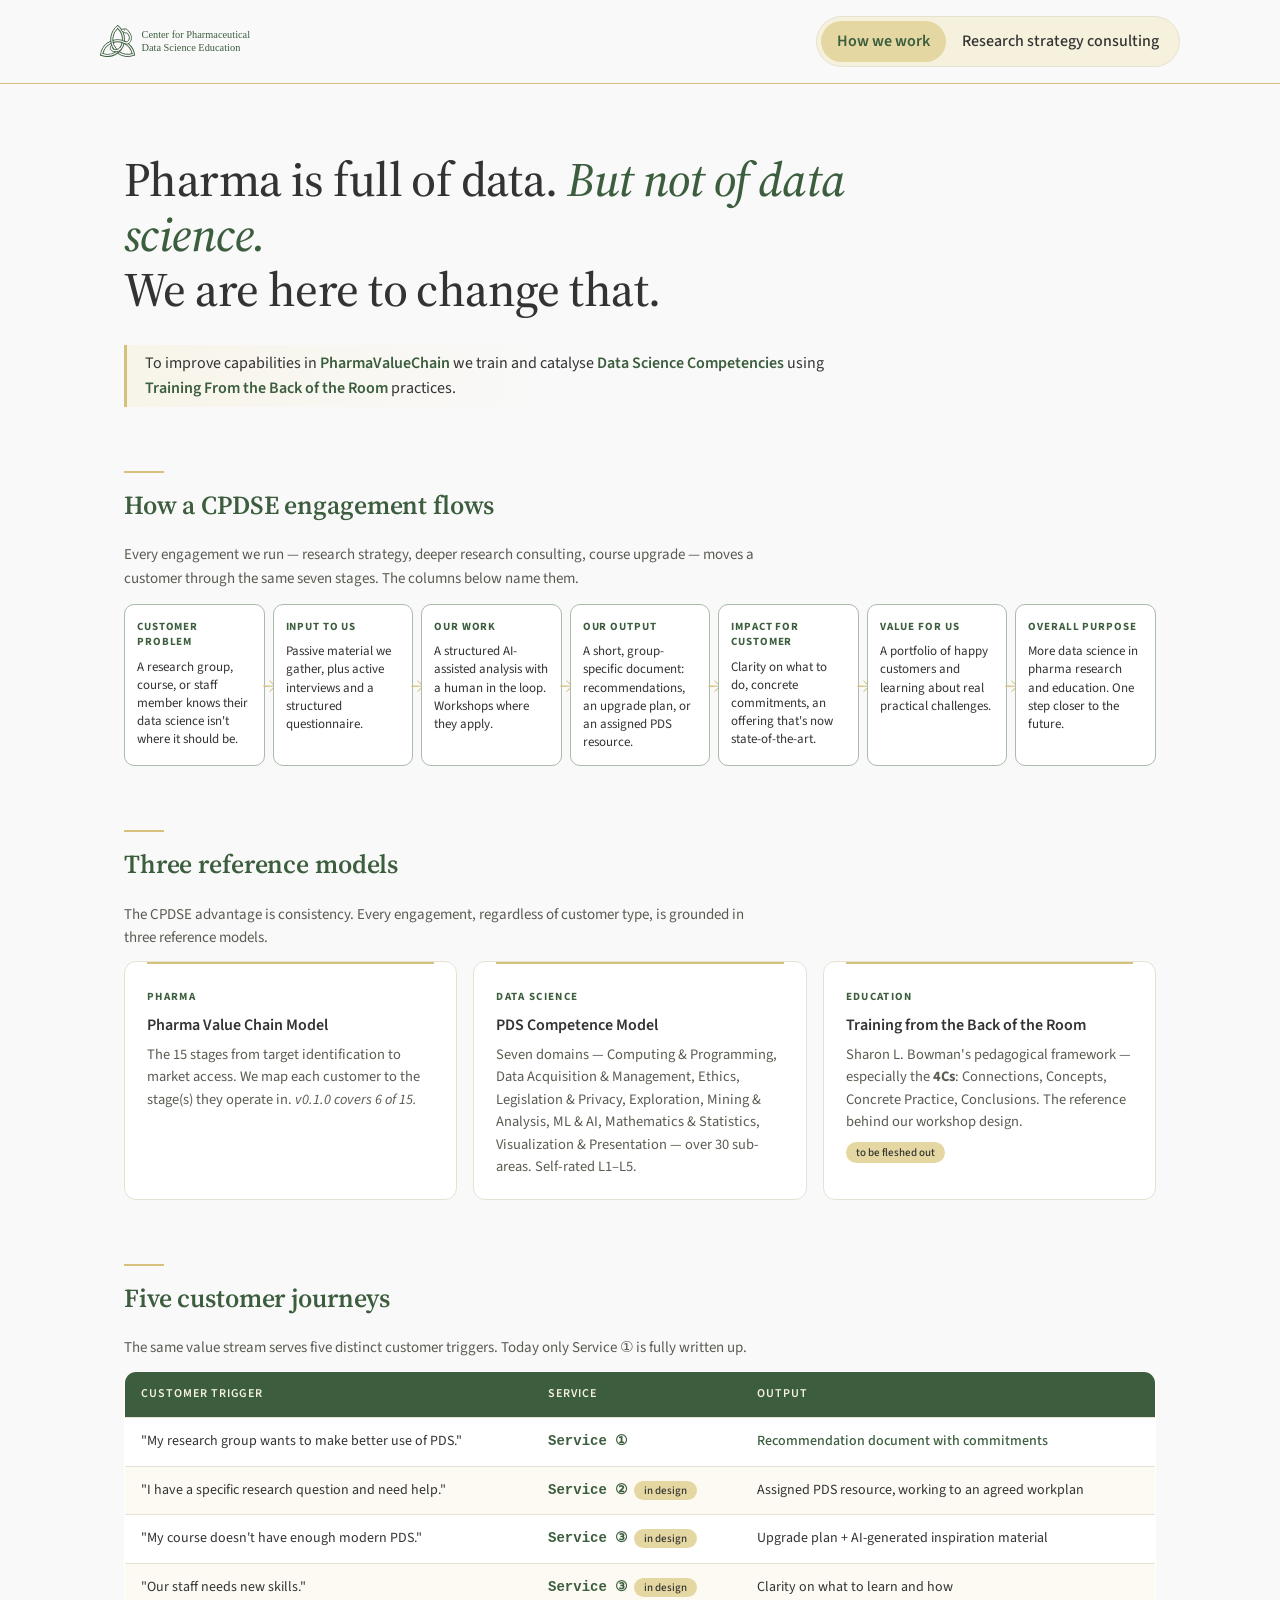
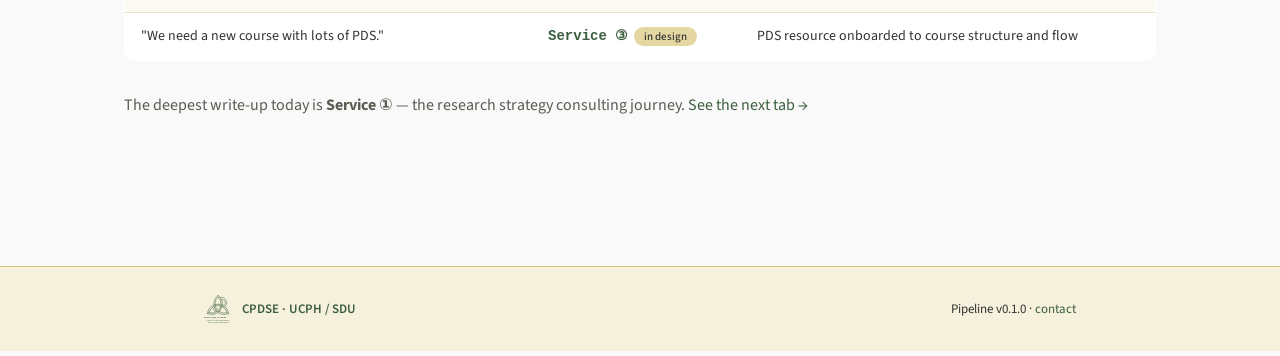
==== site/index.html @ 09a2287f "Swap in PDS Competence Model as git submodule Replace the v0.1.0 placeholder competency model (7 fla" ====
<!doctype html>
<html lang="en">
<head>
<meta charset="utf-8" />
<meta name="viewport" content="width=device-width, initial-scale=1" />
<title>CPDSE</title>
<link rel="icon" href="assets/favicon.svg" type="image/svg+xml" />
<link rel="preconnect" href="https://fonts.googleapis.com" />
<link rel="preconnect" href="https://fonts.gstatic.com" crossorigin />
<link rel="stylesheet" href="https://fonts.googleapis.com/css2?family=Source+Sans+3:wght@400;500;600;700&family=Source+Serif+4:opsz,wght@8..60,500;8..60,600&display=swap" />
<style>
  /*
   * CPDSE corporate identity note:
   * Verdana is the canonical brand font for print/PDF deliverables. On screen
   * we use Source Sans 3 (body) and Source Serif 4 (display) — the closest
   * readable web equivalents. Do not "fix" this back to Verdana on screen.
   */
  :root {
    /* CPDSE identity palette */
    --forest: #3C5E3E;     /* Primary Dark   — headlines, links, hero accent */
    --sage:   #5F7D61;     /* Primary Soft   — secondary, kicker text         */
    --mint:   #A9BBAA;     /* Primary Light  — subtle borders                 */
    --gold:   #D6C17C;     /* Accent Deep    — rules, pull-quote bars         */
    --sand:   #E4D7A1;     /* Accent Soft    — highlight chips, active pill   */
    --ivory:  #F6F1DC;     /* Accent Light   — section bands, callouts        */
    --ink:    #333333;     /* Charcoal       — body text                      */
    --paper:  #F9F9F9;     /* Soft White     — page background                */
    --card:   #FFFFFF;     /* white card surface                              */
    --line:   #E6E2D2;     /* warm line tuned to ivory                        */
    --muted:  #5b5b52;     /* warm muted (was cool grey)                      */

    /* Aliases — kept so the rest of the stylesheet keeps compiling. */
    --sage-dark: var(--forest);
    --sage-soft: var(--mint);
    --sage-tint: var(--ivory);
    --bg: var(--paper);

    --radius: 12px;
    --shadow: none;
  }
  * { box-sizing: border-box; }
  html, body { margin: 0; padding: 0; }
  body {
    font-family: "Source Sans 3", -apple-system, BlinkMacSystemFont, "Segoe UI", system-ui, sans-serif;
    color: var(--ink);
    background: var(--paper);
    line-height: 1.55;
    -webkit-font-smoothing: antialiased;
  }
  .display, h1, h2, .hero-quote {
    font-family: "Source Serif 4", Georgia, "Times New Roman", serif;
    font-feature-settings: "ss01";
  }
  a { color: var(--sage-dark); text-decoration: none; }
  a:hover { text-decoration: underline; }

  .wrap { max-width: 920px; margin: 0 auto; padding: 0 24px; }
  .wrap-wide { max-width: 1080px; margin: 0 auto; padding: 0 24px; }

  header {
    border-bottom: 1px solid var(--gold);
    background: var(--paper);
    position: sticky; top: 0; z-index: 10;
    backdrop-filter: saturate(140%) blur(8px);
  }
  .header-row {
    display: flex; align-items: center; justify-content: space-between;
    padding: 16px 0;
    gap: 16px; flex-wrap: wrap;
  }
  .brand-mark {
    font-family: "Source Serif 4", Georgia, serif;
    font-weight: 600; letter-spacing: .04em; font-size: 19px; color: var(--forest);
    display: inline-flex; align-items: center; gap: 10px;
  }
  .brand-mark img { height: 32px; width: auto; display: block; }
  .brand-mark .brand-fallback { /* shows when logo asset is missing */
    border: 1px solid var(--mint); border-radius: 4px;
    padding: 2px 8px; font-size: 13px; color: var(--forest);
  }

  .tabs { display: inline-flex; background: var(--ivory); border-radius: 999px; padding: 4px; border: 1px solid var(--line); }
  .tab {
    border: 0; background: transparent; cursor: pointer;
    padding: 8px 16px; border-radius: 999px;
    font: inherit; color: var(--ink); font-weight: 500;
    transition: all .18s ease;
  }
  .tab[aria-selected="true"] {
    background: var(--sand); color: var(--forest);
    font-weight: 600;
  }

  .subtabs {
    display: inline-flex; gap: 4px; margin: 8px 0 32px;
    border-bottom: 1px solid var(--line);
    width: 100%;
  }
  .subtab {
    border: 0; background: transparent; cursor: pointer;
    padding: 10px 4px; margin-right: 24px;
    font: inherit; color: var(--muted); font-weight: 500;
    border-bottom: 2px solid transparent;
    transition: all .15s;
  }
  .subtab[aria-selected="true"] {
    color: var(--forest);
    border-bottom-color: var(--gold);
  }

  main { padding: 56px 0 80px; }
  section.panel, section.subpanel { display: none; }
  section.panel.active, section.subpanel.active { display: block; }

  .breadcrumb {
    font-size: 13px; color: var(--muted); margin-bottom: 14px;
    letter-spacing: .01em;
  }

  h1 {
    font-size: clamp(34px, 4.6vw, 50px);
    line-height: 1.1; letter-spacing: -.012em;
    margin: 0 0 18px; font-weight: 600; color: var(--forest);
  }
  h2 {
    font-size: 26px; font-weight: 600;
    margin: 64px 0 18px; letter-spacing: -.005em;
    color: var(--forest);
    position: relative; padding-top: 14px;
  }
  h2::before {
    content: ""; position: absolute; top: 0; left: 0;
    width: 40px; height: 2px; background: var(--gold);
  }
  h3 {
    font-size: 16px; font-weight: 600; margin: 0 0 6px; color: var(--ink);
  }
  p { margin: 0 0 12px; color: var(--ink); }
  .lede { font-size: 18px; color: var(--muted); max-width: 640px; }

  .hero-quote {
    font-size: clamp(32px, 4.6vw, 48px);
    line-height: 1.15; letter-spacing: -.012em;
    font-weight: 500; color: var(--ink);
    max-width: 780px; margin: 12px 0 20px;
  }
  .hero-quote .accent { color: var(--forest); font-style: italic; }

  .method-line {
    font-size: 16px; color: var(--ink); max-width: 720px;
    border-left: 3px solid var(--gold); padding: 6px 0 6px 18px;
    margin: 28px 0 8px;
    background: linear-gradient(to right, rgba(246,241,220,.55), transparent 60%);
  }
  .method-line .ref { color: var(--forest); font-weight: 600; font-style: normal; }

  .cta {
    display: inline-block; margin-top: 22px;
    background: var(--forest); color: var(--ivory);
    padding: 12px 24px; border-radius: 999px;
    font-weight: 600; letter-spacing: .01em;
    border: 1px solid var(--forest);
    transition: all .18s;
  }
  .cta:hover { background: var(--sand); color: var(--forest); text-decoration: none; }

  .grid-3 { display: grid; grid-template-columns: repeat(3, 1fr); gap: 16px; }
  .grid-2 { display: grid; grid-template-columns: repeat(2, 1fr); gap: 16px; }
  @media (max-width: 720px) {
    .grid-3, .grid-2 { grid-template-columns: 1fr; }
  }

  .card {
    background: var(--card); border: 1px solid var(--line);
    border-radius: var(--radius); padding: 22px 22px 20px;
    position: relative;
    transition: background .18s;
  }
  .card::before {
    content: ""; position: absolute; top: 0; left: 22px; right: 22px;
    height: 2px; background: var(--gold);
  }
  .card:hover { background: var(--ivory); }
  .card .kicker {
    font-size: 11px; font-weight: 700; letter-spacing: .12em; text-transform: uppercase;
    color: var(--forest); margin: 4px 0 8px;
  }
  .card p { color: var(--muted); font-size: 14.5px; margin: 0; }
  .card .pending { display: inline-block; font-size: 11px; color: var(--ink); margin-top: 8px; padding: 2px 10px; background: var(--sand); border-radius: 999px; font-weight: 500; }

  /* Value stream strip */
  .stream {
    display: grid; grid-template-columns: repeat(7, 1fr);
    gap: 8px; margin-top: 14px;
  }
  .stream .col {
    background: var(--card); border: 1px solid var(--mint);
    border-radius: 10px; padding: 14px 12px;
    font-size: 13px; line-height: 1.4;
    position: relative;
  }
  .stream .col .label {
    font-size: 11px; font-weight: 700; letter-spacing: .08em; text-transform: uppercase;
    color: var(--forest); margin-bottom: 8px; display: block;
  }
  .stream .col .body { color: var(--ink); }
  .stream .col::after {
    content: "→"; position: absolute; right: -12px; top: 50%; transform: translateY(-50%);
    color: var(--gold); font-size: 20px; font-family: "Source Serif 4", Georgia, serif; pointer-events: none;
  }
  .stream .col:last-child::after { display: none; }
  @media (max-width: 900px) {
    .stream { grid-template-columns: 1fr; }
    .stream .col::after { content: "↓"; right: 50%; top: auto; bottom: -14px; transform: translateX(50%); }
  }

  /* Customer journeys table */
  .journeys {
    width: 100%; border-collapse: collapse; margin-top: 12px;
    background: var(--card); border: 1px solid var(--line);
    border-radius: var(--radius); overflow: hidden;
  }
  .journeys th, .journeys td {
    text-align: left; padding: 13px 16px; font-size: 14px;
    border-bottom: 1px solid var(--line);
  }
  .journeys th { background: var(--forest); color: var(--ivory); font-weight: 600; font-size: 12px; letter-spacing: .08em; text-transform: uppercase; }
  .journeys tr:last-child td { border-bottom: 0; }
  .journeys tr:nth-child(even) td { background: rgba(246,241,220,.35); }
  .journeys .svc { font-family: ui-monospace, SFMono-Regular, Menlo, monospace; color: var(--forest); font-weight: 700; white-space: nowrap; }
  .journeys .stub { color: var(--ink); font-size: 11px; padding: 2px 10px; background: var(--sand); border-radius: 999px; margin-left: 6px; font-weight: 500; }
  .journeys .ready { color: var(--forest); font-weight: 500; }
  @media (max-width: 720px) {
    .journeys, .journeys thead, .journeys tbody, .journeys tr, .journeys th, .journeys td { display: block; }
    .journeys thead { display: none; }
    .journeys tr { padding: 12px 0; border-bottom: 1px solid var(--line); }
    .journeys td { border-bottom: 0; padding: 4px 16px; }
  }

  /* Existing service-① component styles */
  .cost-list { list-style: none; padding: 0; margin: 0; border: 1px solid var(--line); border-radius: var(--radius); overflow: hidden; background: var(--card); }
  .cost-list li {
    display: flex; justify-content: space-between; align-items: center;
    padding: 14px 18px; border-bottom: 1px solid var(--line);
    font-size: 15px;
  }
  .cost-list li:last-child { border-bottom: 0; background: var(--ivory); font-weight: 600; color: var(--forest); }
  .cost-list .time { font-variant-numeric: tabular-nums; color: var(--forest); font-weight: 600; }

  details {
    border-bottom: 1px solid var(--line); padding: 14px 0;
  }
  details summary {
    cursor: pointer; font-weight: 500; list-style: none;
    display: flex; justify-content: space-between; align-items: center;
    color: var(--forest);
  }
  details summary::-webkit-details-marker { display: none; }
  details summary::after { content: "+"; color: var(--gold); font-size: 22px; line-height: 1; }
  details[open] summary::after { content: "–"; }
  details p { margin-top: 8px; color: var(--muted); }

  .pipeline {
    background: var(--ivory); border: 1px solid var(--line); border-left: 3px solid var(--gold);
    border-radius: 0 var(--radius) var(--radius) 0;
    padding: 22px; font-family: ui-monospace, SFMono-Regular, Menlo, monospace;
    font-size: 13.5px; color: var(--ink); overflow-x: auto;
  }
  .pipeline .arrow { color: var(--gold); font-weight: 700; }
  .pipeline .total { color: var(--forest); font-weight: 600; margin-top: 10px; display: block; }

  .step-card { position: relative; }
  .step-card .step-num {
    position: absolute; top: 18px; right: 20px;
    color: var(--gold); font-weight: 700; font-size: 13px;
  }
  .step-card .meta { color: var(--muted); font-size: 13px; margin-top: 8px; }
  .step-card .meta strong { color: var(--ink); font-weight: 600; }

  .principles { padding-left: 20px; margin: 0; }
  .principles li { margin-bottom: 10px; color: var(--muted); }
  .principles li strong { color: var(--ink); font-weight: 600; }
  .principles em { color: var(--forest); font-style: italic; }

  .timing-strip {
    display: grid; grid-template-columns: repeat(6, 1fr); gap: 2px;
    margin: 16px 0 8px; border-radius: 8px; overflow: hidden;
    border: 1px solid var(--line);
  }
  .timing-strip div {
    background: var(--ivory); padding: 12px 8px;
    font-size: 12px; text-align: center; color: var(--forest);
  }
  .timing-strip div:nth-child(odd) { background: var(--paper); }
  .timing-strip .label { font-weight: 700; display: block; letter-spacing: .04em; }
  .timing-strip .time-range { color: var(--muted); font-size: 11px; font-variant-numeric: tabular-nums; }

  .scripted {
    background: var(--ivory); border-left: 3px solid var(--gold);
    padding: 14px 20px; border-radius: 0 8px 8px 0; margin: 10px 0;
    font-style: italic; color: var(--ink);
    font-family: "Source Serif 4", Georgia, serif; font-size: 16px;
  }

  .step-block {
    background: var(--card); border: 1px solid var(--line);
    border-radius: var(--radius); padding: 24px 26px; margin-bottom: 16px;
    position: relative;
  }
  .step-block::before {
    content: ""; position: absolute; top: 0; left: 0; width: 60px; height: 2px;
    background: var(--gold);
  }
  .step-block .step-head {
    display: flex; align-items: baseline; gap: 14px;
    border-bottom: 1px solid var(--line); padding-bottom: 14px; margin-bottom: 16px;
  }
  .step-block .step-head .num {
    font-family: ui-monospace, SFMono-Regular, Menlo, monospace;
    color: var(--forest); font-weight: 700; font-size: 13px; letter-spacing: .06em;
  }
  .step-block .step-head h3 { margin: 0; font-size: 19px; color: var(--forest); }
  .step-block .step-head .tag {
    margin-left: auto;
    font-size: 11px; font-weight: 600; letter-spacing: .08em; text-transform: uppercase;
    color: var(--forest); background: var(--ivory);
    padding: 4px 12px; border-radius: 999px;
    border: 1px solid var(--sand);
  }
  .step-block .row { display: grid; grid-template-columns: 110px 1fr; gap: 12px 18px; margin: 10px 0; font-size: 14.5px; }
  .step-block .row > .k { color: var(--muted); font-weight: 500; }
  .step-block .row > .v { color: var(--ink); }
  .step-block code, .pipeline code, .inputs-list code {
    background: var(--ivory); color: var(--forest);
    padding: 1px 6px; border-radius: 4px; font-size: .92em;
    font-family: ui-monospace, SFMono-Regular, Menlo, monospace;
    border: 1px solid var(--line);
  }
  .run {
    background: #1a2a1a; color: #e6e2d2;
    border-radius: 8px; padding: 14px 16px; margin-top: 12px;
    font-family: ui-monospace, SFMono-Regular, Menlo, monospace;
    font-size: 13px; line-height: 1.6; overflow-x: auto;
    border: 1px solid #0f1a0f;
  }
  .run .prompt { color: var(--gold); user-select: none; }
  .run .comment { color: var(--mint); }
  .step-block .checkpoint {
    margin-top: 14px; padding: 12px 16px;
    background: var(--sand); border-left: 3px solid var(--forest);
    border-radius: 0 8px 8px 0; font-size: 13.5px; color: var(--ink);
  }
  .step-block .checkpoint strong { color: var(--forest); }

  /* Passive/Active inputs */
  .inputs-grid { display: grid; grid-template-columns: 1fr 1fr; gap: 12px; margin: 12px 0; }
  @media (max-width: 720px) { .inputs-grid { grid-template-columns: 1fr; } }
  .inputs-grid .inputs-card {
    border: 1px solid var(--line); border-top: 2px solid var(--gold);
    border-radius: 0 0 10px 10px; padding: 14px 16px;
    background: var(--card);
  }
  .inputs-grid .inputs-card .lab {
    font-size: 11px; font-weight: 700; letter-spacing: .12em; text-transform: uppercase;
    color: var(--forest); display: block; margin-bottom: 6px;
  }
  .inputs-grid .inputs-card ul { margin: 0; padding-left: 18px; font-size: 13.5px; color: var(--muted); }

  footer {
    border-top: 1px solid var(--gold);
    background: var(--ivory);
    color: var(--ink); font-size: 13px;
    padding: 28px 0; margin-top: 56px;
  }
  footer .wrap { display: flex; justify-content: space-between; align-items: center; flex-wrap: wrap; gap: 12px; }
  footer .footer-mark { display: inline-flex; align-items: center; gap: 10px; color: var(--forest); font-weight: 600; }
  footer .footer-mark img { height: 28px; width: auto; }
  footer a { color: var(--forest); }

  .stub-note {
    font-size: 13px; color: var(--muted); font-style: italic;
  }
</style>
</head>
<body>

<header>
  <div class="wrap-wide header-row">
    <a class="brand-mark" href="#" data-jump="how" aria-label="CPDSE — Center for Pharmaceutical Data Science Education">
      <img src="assets/logo-wide-forest.svg" alt="" onerror="this.style.display='none'; this.nextElementSibling.style.display='inline-block';" />
      <span class="brand-fallback" style="display:none">CPDSE</span>
    </a>
    <div class="tabs" role="tablist">
      <button class="tab" role="tab" aria-selected="true" data-target="how">How we work</button>
      <button class="tab" role="tab" aria-selected="false" data-target="service1">Research strategy consulting</button>
    </div>
  </div>
</header>

<main>

  <!-- TAB 1: HOW WE WORK -->
  <section id="how" class="panel active wrap-wide" role="tabpanel">

    <p class="hero-quote">
      Pharma is full of data. <span class="accent">But not of data science.</span><br/>
      We are here to change that.
    </p>

    <p class="method-line">
      To improve capabilities in <span class="ref">PharmaValueChain</span> we train and catalyse <span class="ref">Data Science Competencies</span> using <span class="ref">Training From the Back of the Room</span> practices.
    </p>

    <h2>How a CPDSE engagement flows</h2>
    <p class="lede" style="font-size:15px">
      Every engagement we run — research strategy, deeper research consulting, course upgrade — moves a customer through the same seven stages. The columns below name them.
    </p>
    <div class="stream">
      <div class="col"><span class="label">Customer problem</span><span class="body">A research group, course, or staff member knows their data science isn't where it should be.</span></div>
      <div class="col"><span class="label">Input to us</span><span class="body">Passive material we gather, plus active interviews and a structured questionnaire.</span></div>
      <div class="col"><span class="label">Our work</span><span class="body">A structured AI-assisted analysis with a human in the loop. Workshops where they apply.</span></div>
      <div class="col"><span class="label">Our output</span><span class="body">A short, group-specific document: recommendations, an upgrade plan, or an assigned PDS resource.</span></div>
      <div class="col"><span class="label">Impact for customer</span><span class="body">Clarity on what to do, concrete commitments, an offering that's now state-of-the-art.</span></div>
      <div class="col"><span class="label">Value for us</span><span class="body">A portfolio of happy customers and learning about real practical challenges.</span></div>
      <div class="col"><span class="label">Overall purpose</span><span class="body">More data science in pharma research and education. One step closer to the future.</span></div>
    </div>

    <h2>Three reference models</h2>
    <p class="lede" style="font-size:15px">
      The CPDSE advantage is consistency. Every engagement, regardless of customer type, is grounded in three reference models.
    </p>
    <div class="grid-3">
      <div class="card">
        <div class="kicker">Pharma</div>
        <h3>Pharma Value Chain Model</h3>
        <p>The 15 stages from target identification to market access. We map each customer to the stage(s) they operate in. <em>v0.1.0 covers 6 of 15.</em></p>
      </div>
      <div class="card">
        <div class="kicker">Data Science</div>
        <h3>PDS Competence Model</h3>
        <p>Seven domains — Computing &amp; Programming, Data Acquisition &amp; Management, Ethics, Legislation &amp; Privacy, Exploration, Mining &amp; Analysis, ML &amp; AI, Mathematics &amp; Statistics, Visualization &amp; Presentation — over 30 sub-areas. Self-rated L1–L5.</p>
      </div>
      <div class="card">
        <div class="kicker">Education</div>
        <h3>Training from the Back of the Room</h3>
        <p>Sharon L. Bowman's pedagogical framework — especially the <strong>4Cs</strong>: Connections, Concepts, Concrete Practice, Conclusions. The reference behind our workshop design.</p>
        <span class="pending">to be fleshed out</span>
      </div>
    </div>

    <h2>Five customer journeys</h2>
    <p class="lede" style="font-size:15px">
      The same value stream serves five distinct customer triggers. Today only Service ① is fully written up.
    </p>
    <table class="journeys">
      <thead>
        <tr><th>Customer trigger</th><th>Service</th><th>Output</th></tr>
      </thead>
      <tbody>
        <tr>
          <td>"My research group wants to make better use of PDS."</td>
          <td><span class="svc">Service ①</span></td>
          <td><span class="ready">Recommendation document with commitments</span></td>
        </tr>
        <tr>
          <td>"I have a specific research question and need help."</td>
          <td><span class="svc">Service ②</span><span class="stub">in design</span></td>
          <td>Assigned PDS resource, working to an agreed workplan</td>
        </tr>
        <tr>
          <td>"My course doesn't have enough modern PDS."</td>
          <td><span class="svc">Service ③</span><span class="stub">in design</span></td>
          <td>Upgrade plan + AI-generated inspiration material</td>
        </tr>
        <tr>
          <td>"Our staff needs new skills."</td>
          <td><span class="svc">Service ③</span><span class="stub">in design</span></td>
          <td>Clarity on what to learn and how</td>
        </tr>
        <tr>
          <td>"We need a new course with lots of PDS."</td>
          <td><span class="svc">Service ③</span><span class="stub">in design</span></td>
          <td>PDS resource onboarded to course structure and flow</td>
        </tr>
      </tbody>
    </table>

    <p style="margin-top:32px; color: var(--muted);">
      The deepest write-up today is <strong>Service ①</strong> — the research strategy consulting journey. <a href="#" data-jump="service1">See the next tab →</a>
    </p>
  </section>

  <!-- TAB 2: RESEARCH STRATEGY CONSULTING -->
  <section id="service1" class="panel wrap" role="tabpanel">

    <p class="breadcrumb">Service ① · A CPDSE engagement · <a href="#" data-jump="how">See How we work for the full picture</a></p>

    <div class="subtabs" role="tablist">
      <button class="subtab" role="tab" aria-selected="true" data-subtarget="groups">For research groups</button>
      <button class="subtab" role="tab" aria-selected="false" data-subtarget="consultants">For consultants</button>
    </div>

    <!-- SUBTAB: For Research Groups -->
    <section id="groups" class="subpanel active" role="tabpanel">
      <h1>Find the data science gaps that matter — and three things to do about them.</h1>
      <p class="lede">A fixed-scope engagement, ~4 weeks end-to-end. You finish with a strategy brief, a roadmap, and three concrete commitments your group has agreed to.</p>
      <a href="mailto:morten.lindow@sund.ku.dk?subject=CPDSE%20intake%20call" class="cta">Request an intake call</a>

      <h2>What you get</h2>
      <div class="grid-3">
        <div class="card">
          <div class="kicker">Diagnosis</div>
          <h3>A gap map</h3>
          <p>Structural vs technical gaps across the 7 CPDSE competency areas — calibrated to your stage in the pharma value chain.</p>
        </div>
        <div class="card">
          <div class="kicker">Roadmap</div>
          <h3>Three horizons</h3>
          <p>Quick wins (next 4 weeks), strategic moves (3–6 months), and a horizon view (18–24 months).</p>
        </div>
        <div class="card">
          <div class="kicker">Artefact</div>
          <h3>Strategy brief</h3>
          <p>A short, group-specific Word document. Handed to you at Workshop 1. Yours to keep, share, or ignore.</p>
        </div>
      </div>

      <h2>Structural before technical</h2>
      <p>Most groups expect a list of tools to learn. The higher-leverage moves are usually structural: reproducibility, data management, how knowledge is distributed across the team. Fix one structural gap and every research thread benefits — fix one technical gap and one method gets faster. We name both, and we tell you which is which.</p>

      <h2>What it costs you</h2>
      <ul class="cost-list">
        <li><span>Intake questionnaire (async)</span><span class="time">~30 min</span></li>
        <li><span>Meeting 1 — walkthrough &amp; corrections</span><span class="time">1 h</span></li>
        <li><span>Workshop 1 — diagnosis &amp; roadmap</span><span class="time">2 h</span></li>
        <li><span>Workshop 2 — final brief</span><span class="time">1.5 h</span></li>
        <li><span>Total group time over ~4 weeks</span><span class="time">~5 h</span></li>
      </ul>

      <h2>Who it's for</h2>
      <p>Pharma-adjacent academic research groups at any value-chain stage — from target identification to pharmacoepidemiology. Especially useful if you're a new PI, your group is expanding, you're planning a grant, or you've thought "we know we should be doing more with our data, but we don't know where to start."</p>

      <h2>FAQ</h2>
      <details>
        <summary>Is this an assessment or coaching?</summary>
        <p>Diagnosis and roadmap. Implementation is on you — or, if useful, on a follow-on engagement (Service ②).</p>
      </details>
      <details>
        <summary>Who sees the brief?</summary>
        <p>Only your group, unless you choose to share it. CPDSE keeps a meta-record of what we learned about our own reference model, never your specifics.</p>
      </details>
      <details>
        <summary>What if our work doesn't fit your reference model?</summary>
        <p>That's a flag we actively want. We mark it <em>[OUTSIDE MODEL]</em> or <em>[BEYOND REFERENCE]</em> — both feed back into the model and improve the next engagement.</p>
      </details>

      <a href="mailto:morten.lindow@sund.ku.dk?subject=CPDSE%20intake%20call" class="cta">Request an intake call</a>
    </section>

    <!-- SUBTAB: For Consultants -->
    <section id="consultants" class="subpanel" role="tabpanel">
      <h1>Running an engagement</h1>
      <p class="lede">A human-in-the-loop pipeline. Four prompt steps, two workshops, ~7–8 hours of consultant time per group.</p>

      <h2>The pipeline at a glance</h2>
      <div class="pipeline">
        Passive collection (lab site, grants, pubs, READMEs) (1h)<br/>
        &nbsp;&nbsp;<span class="arrow">→</span> Active intake: questionnaire async + Meeting 1 interview (1h)<br/>
        &nbsp;&nbsp;<span class="arrow">→</span> Step 1 <span class="arrow">→</span> Step 2 <span class="arrow">→</span> Step 3 <span class="arrow">→</span> Step 4<br/>
        &nbsp;&nbsp;<span class="arrow">→</span> QA (1h) <span class="arrow">→</span> Workshop 1 (2h) <span class="arrow">→</span> Workshop 2 (1.5h)
        <span class="total">Total consultant time: ~7–8h</span>
      </div>

      <h2>How to run each step</h2>
      <p class="lede" style="font-size:15px">
        Recommended setup: clone the repo locally and run Claude Code from the project root. Steps 1 &amp; 2 can also be run in claude.ai with file attachments — useful when you need a long context window for messy passive material. Save every output as a file in <code>engagements/ENG###-{LastName}/</code> before moving to the next step.
      </p>

      <h3 style="margin-top:24px">Inputs: passive vs active</h3>
      <p style="font-size:14px; color:var(--muted)">The engagement starts with both. Pull the passive material before Meeting 1 so you can ask sharper questions; treat the active inputs as the source of truth where they conflict with the passive ones.</p>
      <div class="inputs-grid">
        <div class="inputs-card">
          <span class="lab">Passive</span>
          <ul>
            <li>Lab website / group page</li>
            <li>Recent grant abstracts</li>
            <li>Last ~3 years of publications</li>
            <li>GitHub READMEs &amp; pinned repos</li>
            <li>Group's own internal docs if shared</li>
          </ul>
        </div>
        <div class="inputs-card">
          <span class="lab">Active</span>
          <ul>
            <li>Intake questionnaire (PI fills async)</li>
            <li>Meeting 1: walkthrough + corrections</li>
            <li>Self-rating L1–L5 across the 7 PDS domains</li>
            <li>Team roster with named bandwidth</li>
          </ul>
        </div>
      </div>

      <div style="background: var(--ivory); border-left: 3px solid var(--gold); border-radius: 0 var(--radius) var(--radius) 0; padding: 16px 20px; font-size: 14px; margin: 16px 0 28px;">
        <strong style="color: var(--forest);">Before you start:</strong> create the engagement folder and drop all source material in.
        <div class="run" style="margin-top:10px;">
<span class="comment"># in your terminal</span>
mkdir -p engagements/ENG###-LastName/{inputs,outputs}
<span class="comment"># place into inputs/: completed intake .txt, CV PDFs, lab website scrape,</span>
<span class="comment"># publication list, prior grant abstracts, group's GitHub README(s)</span>
claude          <span class="comment"># launch Claude Code here, with the repo as cwd</span>
        </div>
      </div>

      <!-- STEP 1 -->
      <div class="step-block">
        <div class="step-head">
          <span class="num">STEP 01</span>
          <h3>Group Profile Synthesis</h3>
          <span class="tag">Mirror · factual only</span>
        </div>
        <div class="row"><div class="k">Prompt</div><div class="v"><code>services/01-research-strategy/prompts/01-group-profile-synthesis.md</code></div></div>
        <div class="row"><div class="k">Inputs</div><div class="v">Completed intake questionnaire + everything in <code>inputs/</code> (CVs, website, pubs, READMEs).</div></div>
        <div class="row"><div class="k">Output</div><div class="v"><code>outputs/step1-group-profile.md</code></div></div>
        <div class="row"><div class="k">Constraint</div><div class="v">Zero evaluative language. No gap judgements. Flag missing data with <code>[DATA GAP]</code>.</div></div>

        <p style="margin-top:14px; font-size:14px; color:var(--muted);"><strong style="color:var(--ink);">In Claude Code:</strong></p>
        <div class="run">
<span class="prompt">&gt; </span>Read the prompt at services/01-research-strategy/prompts/01-group-profile-synthesis.md
and apply it to all material in engagements/ENG042-Hansen/inputs/.
Write the result to engagements/ENG042-Hansen/outputs/step1-group-profile.md.
Follow the prompt's factual-only constraint strictly — if you find yourself
characterising quality, capability, or potential, stop and rewrite as fact.
Mark every gap in source material as [DATA GAP].
        </div>

        <p style="margin-top:14px; font-size:14px; color:var(--muted);"><strong style="color:var(--ink);">Alternative — claude.ai:</strong> create a new chat, attach the prompt .md and all input files, paste "Apply this prompt to the attached material. Output as markdown." Save the response manually to <code>step1-group-profile.md</code>.</p>

        <div class="checkpoint">
          <strong>Human checkpoint (Meeting 1).</strong> Read Step 1 line by line with the client. Mark corrections inline. Do <em>not</em> proceed to Step 2 until corrections are folded back in — Step 1 is the factual base every later step rests on.
        </div>
      </div>

      <!-- STEP 2 -->
      <div class="step-block">
        <div class="step-head">
          <span class="num">STEP 02</span>
          <h3>DS Landscape Analysis</h3>
          <span class="tag">Map · value chain</span>
        </div>
        <div class="row"><div class="k">Prompt</div><div class="v"><code>services/01-research-strategy/prompts/02-ds-landscape-analysis.md</code></div></div>
        <div class="row"><div class="k">Inputs</div><div class="v">Corrected <code>step1-group-profile.md</code> + <code>reference/pharma-value-chain-reference.md</code> + <code>reference/competency-model/</code></div></div>
        <div class="row"><div class="k">Output</div><div class="v"><code>outputs/step2-ds-landscape.md</code> (value chain map, comparable-group landscape, competency snapshot L1–L5 across the 7 PDS domains / 30 sub-areas)</div></div>
        <div class="row"><div class="k">Flags</div><div class="v"><code>[BEYOND REFERENCE]</code> if methods aren't in the reference doc. <code>[OUTSIDE MODEL]</code> if work doesn't map to any PDS sub-area.</div></div>

        <p style="margin-top:14px; font-size:14px; color:var(--muted);"><strong style="color:var(--ink);">In Claude Code:</strong></p>
        <div class="run">
<span class="prompt">&gt; </span>Run step 2 for ENG042-Hansen.
Use prompt: services/01-research-strategy/prompts/02-ds-landscape-analysis.md
Inputs:
  - engagements/ENG042-Hansen/outputs/step1-group-profile.md (corrected)
  - reference/pharma-value-chain-reference.md
Write the output to engagements/ENG042-Hansen/outputs/step2-ds-landscape.md.

Be aggressive about flagging [BEYOND REFERENCE] and [OUTSIDE MODEL] —
those flags are the meta-output. Do not stretch a method to fit the reference;
flag it instead.
        </div>

        <div class="checkpoint">
          <strong>Consultant review.</strong> Skim for over-confident claims about "what comparable groups do." If a comparable-group claim isn't grounded in something concrete, ask Claude to either ground it or remove it before Step 3.
        </div>
      </div>

      <!-- STEP 3 -->
      <div class="step-block">
        <div class="step-head">
          <span class="num">STEP 03</span>
          <h3>Gap Assessment</h3>
          <span class="tag">Diagnose · structural vs technical</span>
        </div>
        <div class="row"><div class="k">Prompt</div><div class="v"><code>services/01-research-strategy/prompts/03-gap-assessment.md</code></div></div>
        <div class="row"><div class="k">Inputs</div><div class="v">Steps 1 + 2 outputs.</div></div>
        <div class="row"><div class="k">Output</div><div class="v"><code>outputs/step3-gap-assessment.md</code> — every gap classified Structural / Technical, scored on Impact / Effort / Urgency, with a one-line rationale per axis.</div></div>
        <div class="row"><div class="k">Constraint</div><div class="v">First gap judgements in the pipeline. Every gap must cite the source paragraph in Step 1 or 2.</div></div>

        <p style="margin-top:14px; font-size:14px; color:var(--muted);"><strong style="color:var(--ink);">In Claude Code:</strong></p>
        <div class="run">
<span class="prompt">&gt; </span>Run step 3 for ENG042-Hansen.
Prompt: services/01-research-strategy/prompts/03-gap-assessment.md
Inputs: outputs/step1-group-profile.md, outputs/step2-ds-landscape.md
Output: outputs/step3-gap-assessment.md

Format gaps as a table with columns:
  Type (Structural/Technical) | Gap | Competency | Impact (H/M/L) | Effort (H/M/L) | Urgency (Active/Latent) | Source

Aim for ~60% structural / ~40% technical unless the data clearly says otherwise.
Every gap must cite a specific paragraph from step 1 or step 2.
If you can't cite a source, drop the gap.
        </div>

        <div class="checkpoint">
          <strong>Sanity check.</strong> Read each gap aloud. If it could apply to any pharma research group, it's too generic — ask Claude to either make it specific to this group or remove it.
        </div>
      </div>

      <!-- STEP 4 -->
      <div class="step-block">
        <div class="step-head">
          <span class="num">STEP 04</span>
          <h3>Recommendation Synthesis</h3>
          <span class="tag">Recommend · capacity-calibrated</span>
        </div>
        <div class="row"><div class="k">Prompt</div><div class="v"><code>services/01-research-strategy/prompts/04-recommendation-synthesis.md</code></div></div>
        <div class="row"><div class="k">Inputs</div><div class="v">Steps 1 + 2 + 3 outputs.</div></div>
        <div class="row"><div class="k">Output</div><div class="v"><code>outputs/step4-recommendations.md</code> — quick wins (4 wks) / strategic (3–6 mo) / horizon (18–24 mo) + Competency Model Note.</div></div>
        <div class="row"><div class="k">Constraint</div><div class="v">Each recommendation names a specific owner from the team and an effort estimate in person-days/weeks. Total quick-win effort ≤ team's spare capacity over 4 weeks.</div></div>

        <p style="margin-top:14px; font-size:14px; color:var(--muted);"><strong style="color:var(--ink);">In Claude Code:</strong></p>
        <div class="run">
<span class="prompt">&gt; </span>Run step 4 for ENG042-Hansen.
Prompt: services/01-research-strategy/prompts/04-recommendation-synthesis.md
Inputs: outputs/step1, step2, step3
Output: outputs/step4-recommendations.md

Hard rule: every recommendation gets a named owner from the actual team
(see Step 1 team roster) and a person-days/weeks estimate.
Sum the quick-win effort. If it exceeds the team's plausible 4-week
spare capacity, cut the lowest-impact items until it fits.

"A recommendation that exceeds capacity is a wish, not a recommendation."

End with a Competency Model Note summarising every [BEYOND REFERENCE] and
[OUTSIDE MODEL] flag from steps 2–3 — this is the meta-output for CPDSE,
not for the client.
        </div>

        <div class="checkpoint">
          <strong>QA pass (~1h).</strong> Read all four outputs end-to-end as if you were the PI. Watch for: (1) Step 1 leaking judgements, (2) Step 4 quick wins requiring something from Step 4 strategic to be true first, (3) the PI being assigned more than one quick win.
        </div>
      </div>

      <h2>Generating the workshop artefacts</h2>
      <p>Once Steps 1–4 are signed off, generate the strategy brief and Miro frames from the same outputs:</p>
      <div class="run">
<span class="prompt">&gt; </span>Generate the strategy brief .docx for ENG042-Hansen using
output-templates/strategy-brief-template.docx and the four step outputs.
Use the docx.js script at scripts/brief.js. Save to outputs/strategy-brief.docx.

<span class="prompt">&gt; </span>Generate the Miro board PDF for Workshop 1 using
scripts/workshop1_board.py with ENG042-Hansen as input.
Save to outputs/workshop1_miro_frames.pdf.
      </div>
      <p style="font-size:14px; color:var(--muted); margin-top:10px;">
        Heads-up: the docx.js compact <code>})]}]},</code> pattern breaks Node — expand into separate <code>new TableRow</code> blocks. <code>PageNumberElement</code>, not <code>PageNumber</code>, in <code>docx@9.6.1</code>.
      </p>

      <h2>Design principles</h2>
      <ul class="principles">
        <li><strong>Step 1 is factual-only.</strong> Gap judgements live in Step 3, never earlier.</li>
        <li><strong>Structural vs technical</strong> is the analytical frame, not a label. It shifts the conversation off "tools to learn."</li>
        <li><strong>[BEYOND REFERENCE]</strong> and <strong>[OUTSIDE MODEL]</strong> flags are first-class outputs — they improve the model, not error states.</li>
        <li><em>"A recommendation that exceeds capacity is a wish, not a recommendation."</em></li>
        <li><strong>The brief is handed over at the end of Workshop 1</strong>, not before. Workshop 1 produces shared ownership of the diagnosis; the brief is a record, not a script.</li>
      </ul>

      <h2>Workshop 1 facilitation</h2>
      <p style="color:var(--muted); font-size:15px; max-width:680px;">
        Two hours, six blocks. Designed around <strong>Know / Feel / Do</strong> and grounded in the <strong>4Cs of Training from the Back of the Room</strong> (Bowman): Connections, Concepts, Concrete Practice, Conclusions.
      </p>
      <div class="timing-strip">
        <div><span class="label">Open</span><span class="time-range">00:00–10</span></div>
        <div><span class="label">Mirror</span><span class="time-range">00:10–35</span></div>
        <div><span class="label">Landscape</span><span class="time-range">00:35–01:00</span></div>
        <div><span class="label">Gaps</span><span class="time-range">01:00–30</span></div>
        <div><span class="label">Roadmap</span><span class="time-range">01:30–50</span></div>
        <div><span class="label">Close</span><span class="time-range">01:50–02:00</span></div>
      </div>
      <p style="color:var(--muted); font-size:14px; margin-top:8px;">Materials: 4-frame Miro board PDF + facilitation guide .docx. Both live in <code>output-templates/</code>.</p>

      <h3 style="margin-top:28px">Three scripted moments to rehearse</h3>
      <div class="scripted">"Which rating is most wrong, and in which direction?"</div>
      <div class="scripted">"Emma, this card is specifically about you. Is the 12-month timeline accurate?"</div>
      <div class="scripted">"Who will <em>actually do</em> this — not who is responsible for it?"</div>
    </section>

  </section>

</main>

<footer>
  <div class="wrap">
    <span class="footer-mark">
      <img src="assets/logo-square-forest.svg" alt="" onerror="this.style.display='none'" />
      CPDSE · UCPH / SDU
    </span>
    <span>Pipeline v0.1.0 · <a href="mailto:morten.lindow@sund.ku.dk">contact</a></span>
  </div>
</footer>

<script>
  // Top-level tabs
  const tabs = document.querySelectorAll('.tab');
  const panels = document.querySelectorAll('main > .panel');
  function activateTab(target) {
    tabs.forEach(x => x.setAttribute('aria-selected', x.dataset.target === target ? 'true' : 'false'));
    panels.forEach(p => p.classList.toggle('active', p.id === target));
    window.scrollTo({ top: 0, behavior: 'instant' });
  }
  tabs.forEach(t => t.addEventListener('click', () => activateTab(t.dataset.target)));

  // Inner sub-tabs (only inside service1)
  const subtabs = document.querySelectorAll('.subtab');
  const subpanels = document.querySelectorAll('.subpanel');
  subtabs.forEach(t => t.addEventListener('click', () => {
    subtabs.forEach(x => x.setAttribute('aria-selected', x === t ? 'true' : 'false'));
    subpanels.forEach(p => p.classList.toggle('active', p.id === t.dataset.subtarget));
  }));

  // Cross-tab jump links
  document.querySelectorAll('a[data-jump]').forEach(a => a.addEventListener('click', (e) => {
    e.preventDefault();
    activateTab(a.dataset.jump);
  }));
</script>
</body>
</html>
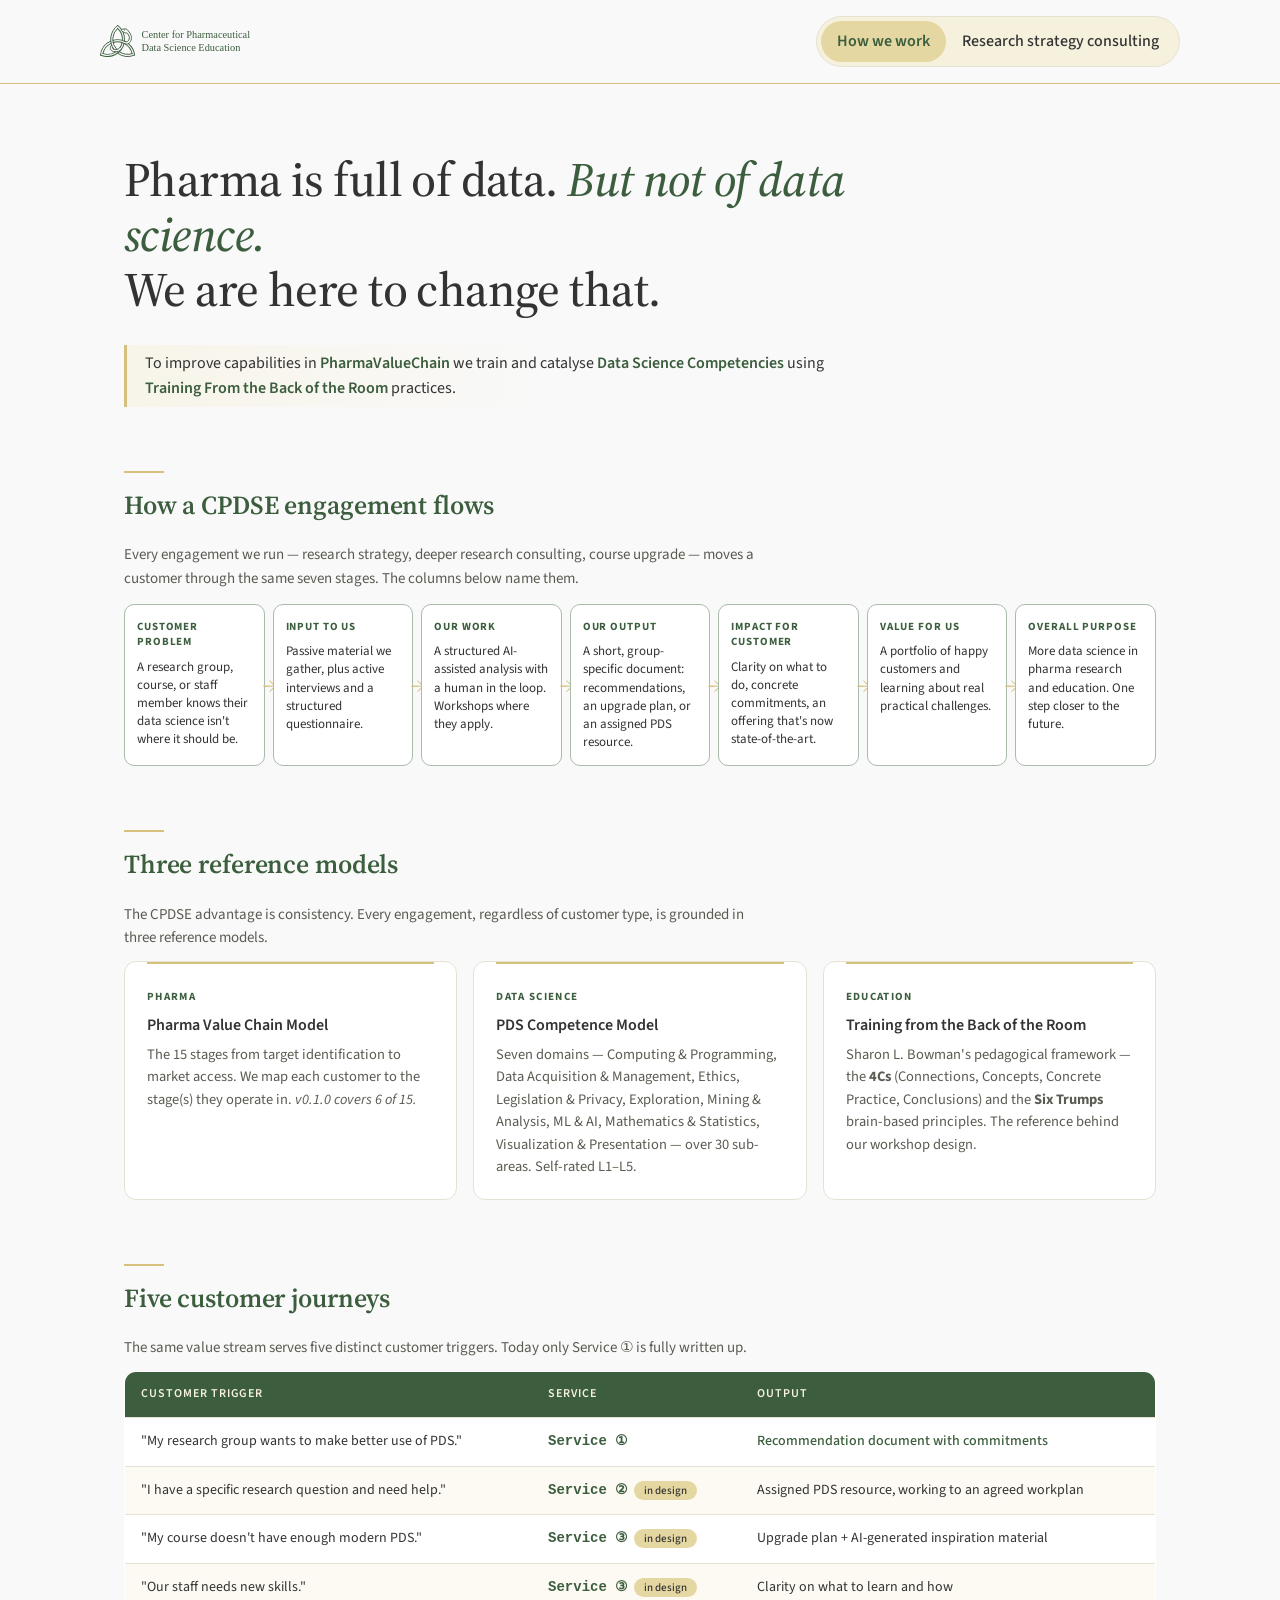
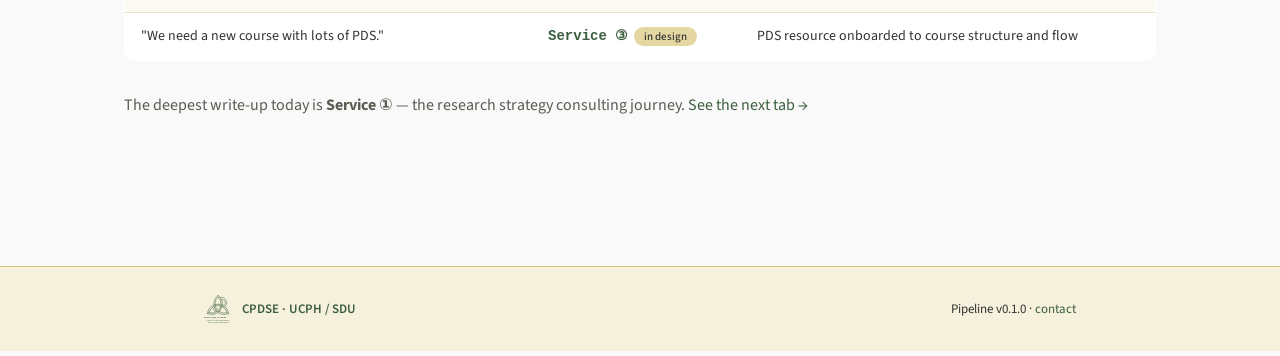
==== commit 3121bbad: "Add pedagogic-practices reference doc (Bowman's 4Cs + Six Trumps) Create reference/pedagogic-practic" ====
--- a/site/index.html
+++ b/site/index.html
@@ -443,8 +443,7 @@
       <div class="card">
         <div class="kicker">Education</div>
         <h3>Training from the Back of the Room</h3>
-        <p>Sharon L. Bowman's pedagogical framework — especially the <strong>4Cs</strong>: Connections, Concepts, Concrete Practice, Conclusions. The reference behind our workshop design.</p>
-        <span class="pending">to be fleshed out</span>
+        <p>Sharon L. Bowman's pedagogical framework — the <strong>4Cs</strong> (Connections, Concepts, Concrete Practice, Conclusions) and the <strong>Six Trumps</strong> brain-based principles. The reference behind our workshop design.</p>
       </div>
     </div>
 
@@ -648,7 +647,7 @@
           <span class="tag">Map · value chain</span>
         </div>
         <div class="row"><div class="k">Prompt</div><div class="v"><code>services/01-research-strategy/prompts/02-ds-landscape-analysis.md</code></div></div>
-        <div class="row"><div class="k">Inputs</div><div class="v">Corrected <code>step1-group-profile.md</code> + <code>reference/pharma-value-chain-reference.md</code> + <code>reference/competency-model/</code></div></div>
+        <div class="row"><div class="k">Inputs</div><div class="v">Corrected <code>step1-group-profile.md</code> + <code>reference/pharma-value-chain-model/</code> + <code>reference/competency-model/</code></div></div>
         <div class="row"><div class="k">Output</div><div class="v"><code>outputs/step2-ds-landscape.md</code> (value chain map, comparable-group landscape, competency snapshot L1–L5 across the 7 PDS domains / 30 sub-areas)</div></div>
         <div class="row"><div class="k">Flags</div><div class="v"><code>[BEYOND REFERENCE]</code> if methods aren't in the reference doc. <code>[OUTSIDE MODEL]</code> if work doesn't map to any PDS sub-area.</div></div>
 
@@ -658,7 +657,7 @@
 Use prompt: services/01-research-strategy/prompts/02-ds-landscape-analysis.md
 Inputs:
   - engagements/ENG042-Hansen/outputs/step1-group-profile.md (corrected)
-  - reference/pharma-value-chain-reference.md
+  - reference/pharma-value-chain-model/Pharma_Value_Chain_Model.md
 Write the output to engagements/ENG042-Hansen/outputs/step2-ds-landscape.md.
 
 Be aggressive about flagging [BEYOND REFERENCE] and [OUTSIDE MODEL] —
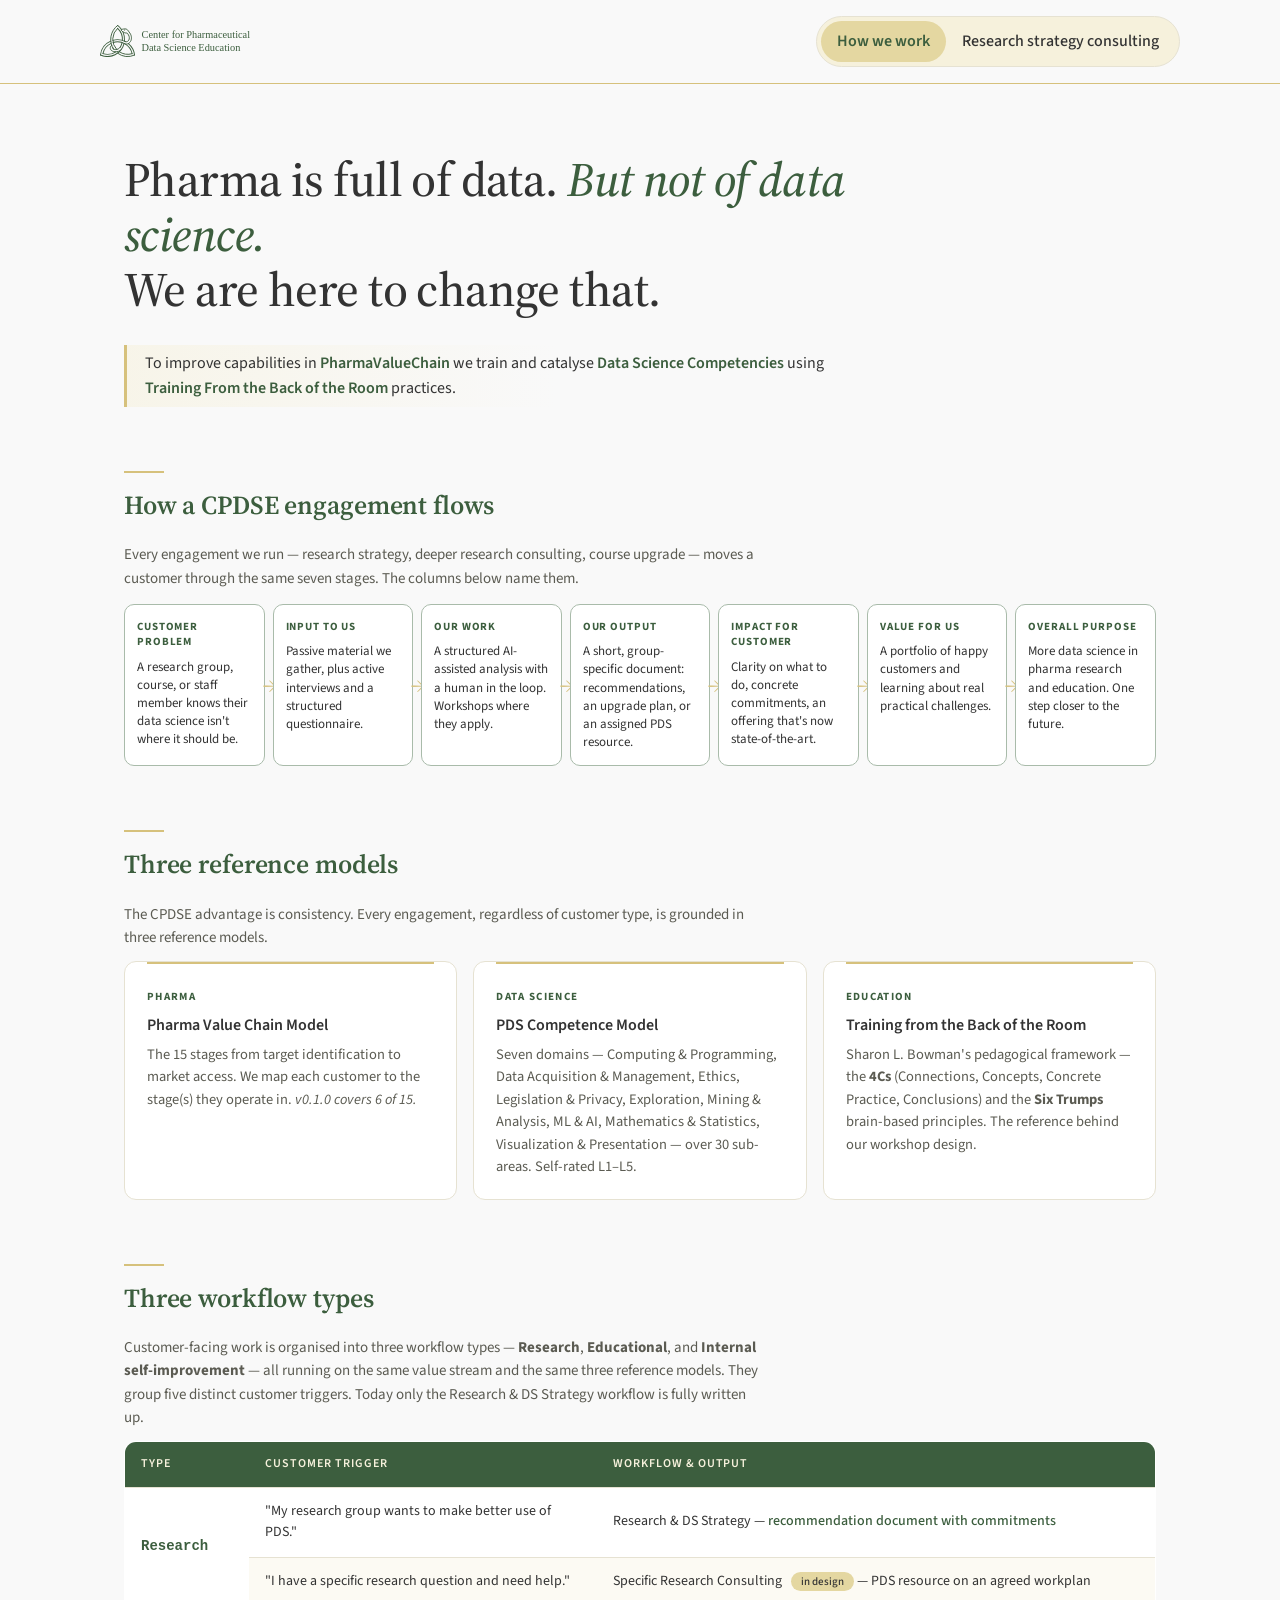
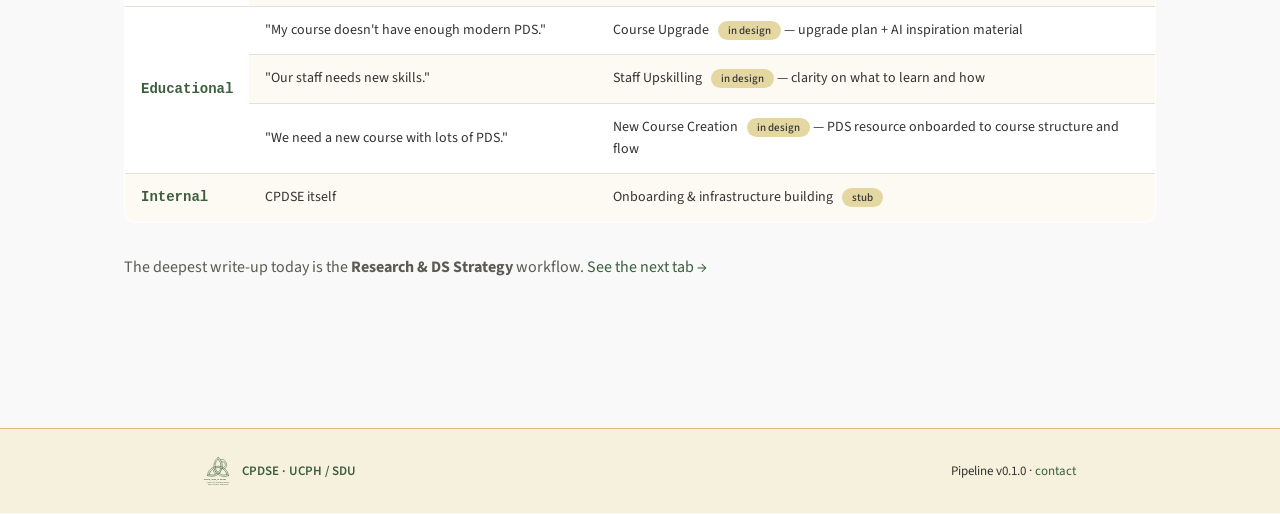
==== commit fcd803ae: "Introduce three customer-facing workflow types (scaffold) Add a top-level taxonomy over the existing" ====
--- a/site/index.html
+++ b/site/index.html
@@ -447,52 +447,54 @@
       </div>
     </div>
 
-    <h2>Five customer journeys</h2>
+    <h2>Three workflow types</h2>
     <p class="lede" style="font-size:15px">
-      The same value stream serves five distinct customer triggers. Today only Service ① is fully written up.
+      Customer-facing work is organised into three workflow types — <strong>Research</strong>, <strong>Educational</strong>, and <strong>Internal self-improvement</strong> — all running on the same value stream and the same three reference models. They group five distinct customer triggers. Today only the Research &amp; DS Strategy workflow is fully written up.
     </p>
     <table class="journeys">
       <thead>
-        <tr><th>Customer trigger</th><th>Service</th><th>Output</th></tr>
+        <tr><th>Type</th><th>Customer trigger</th><th>Workflow &amp; output</th></tr>
       </thead>
       <tbody>
         <tr>
+          <td rowspan="2"><span class="svc">Research</span></td>
           <td>"My research group wants to make better use of PDS."</td>
-          <td><span class="svc">Service ①</span></td>
-          <td><span class="ready">Recommendation document with commitments</span></td>
+          <td>Research &amp; DS Strategy — <span class="ready">recommendation document with commitments</span></td>
         </tr>
         <tr>
           <td>"I have a specific research question and need help."</td>
-          <td><span class="svc">Service ②</span><span class="stub">in design</span></td>
-          <td>Assigned PDS resource, working to an agreed workplan</td>
+          <td>Specific Research Consulting <span class="stub">in design</span> — PDS resource on an agreed workplan</td>
         </tr>
         <tr>
+          <td rowspan="3"><span class="svc">Educational</span></td>
           <td>"My course doesn't have enough modern PDS."</td>
-          <td><span class="svc">Service ③</span><span class="stub">in design</span></td>
-          <td>Upgrade plan + AI-generated inspiration material</td>
+          <td>Course Upgrade <span class="stub">in design</span> — upgrade plan + AI inspiration material</td>
         </tr>
         <tr>
           <td>"Our staff needs new skills."</td>
-          <td><span class="svc">Service ③</span><span class="stub">in design</span></td>
-          <td>Clarity on what to learn and how</td>
+          <td>Staff Upskilling <span class="stub">in design</span> — clarity on what to learn and how</td>
         </tr>
         <tr>
           <td>"We need a new course with lots of PDS."</td>
-          <td><span class="svc">Service ③</span><span class="stub">in design</span></td>
-          <td>PDS resource onboarded to course structure and flow</td>
+          <td>New Course Creation <span class="stub">in design</span> — PDS resource onboarded to course structure and flow</td>
+        </tr>
+        <tr>
+          <td><span class="svc">Internal</span></td>
+          <td>CPDSE itself</td>
+          <td>Onboarding &amp; infrastructure building <span class="stub">stub</span></td>
         </tr>
       </tbody>
     </table>
 
     <p style="margin-top:32px; color: var(--muted);">
-      The deepest write-up today is <strong>Service ①</strong> — the research strategy consulting journey. <a href="#" data-jump="service1">See the next tab →</a>
+      The deepest write-up today is the <strong>Research &amp; DS Strategy</strong> workflow. <a href="#" data-jump="service1">See the next tab →</a>
     </p>
   </section>
 
   <!-- TAB 2: RESEARCH STRATEGY CONSULTING -->
   <section id="service1" class="panel wrap" role="tabpanel">
 
-    <p class="breadcrumb">Service ① · A CPDSE engagement · <a href="#" data-jump="how">See How we work for the full picture</a></p>
+    <p class="breadcrumb">Research · Research &amp; DS Strategy · A CPDSE engagement · <a href="#" data-jump="how">See How we work for the full picture</a></p>
 
     <div class="subtabs" role="tablist">
       <button class="subtab" role="tab" aria-selected="true" data-subtarget="groups">For research groups</button>
@@ -542,7 +544,7 @@
       <h2>FAQ</h2>
       <details>
         <summary>Is this an assessment or coaching?</summary>
-        <p>Diagnosis and roadmap. Implementation is on you — or, if useful, on a follow-on engagement (Service ②).</p>
+        <p>Diagnosis and roadmap. Implementation is on you — or, if useful, on a follow-on engagement (Specific Research Consulting).</p>
       </details>
       <details>
         <summary>Who sees the brief?</summary>
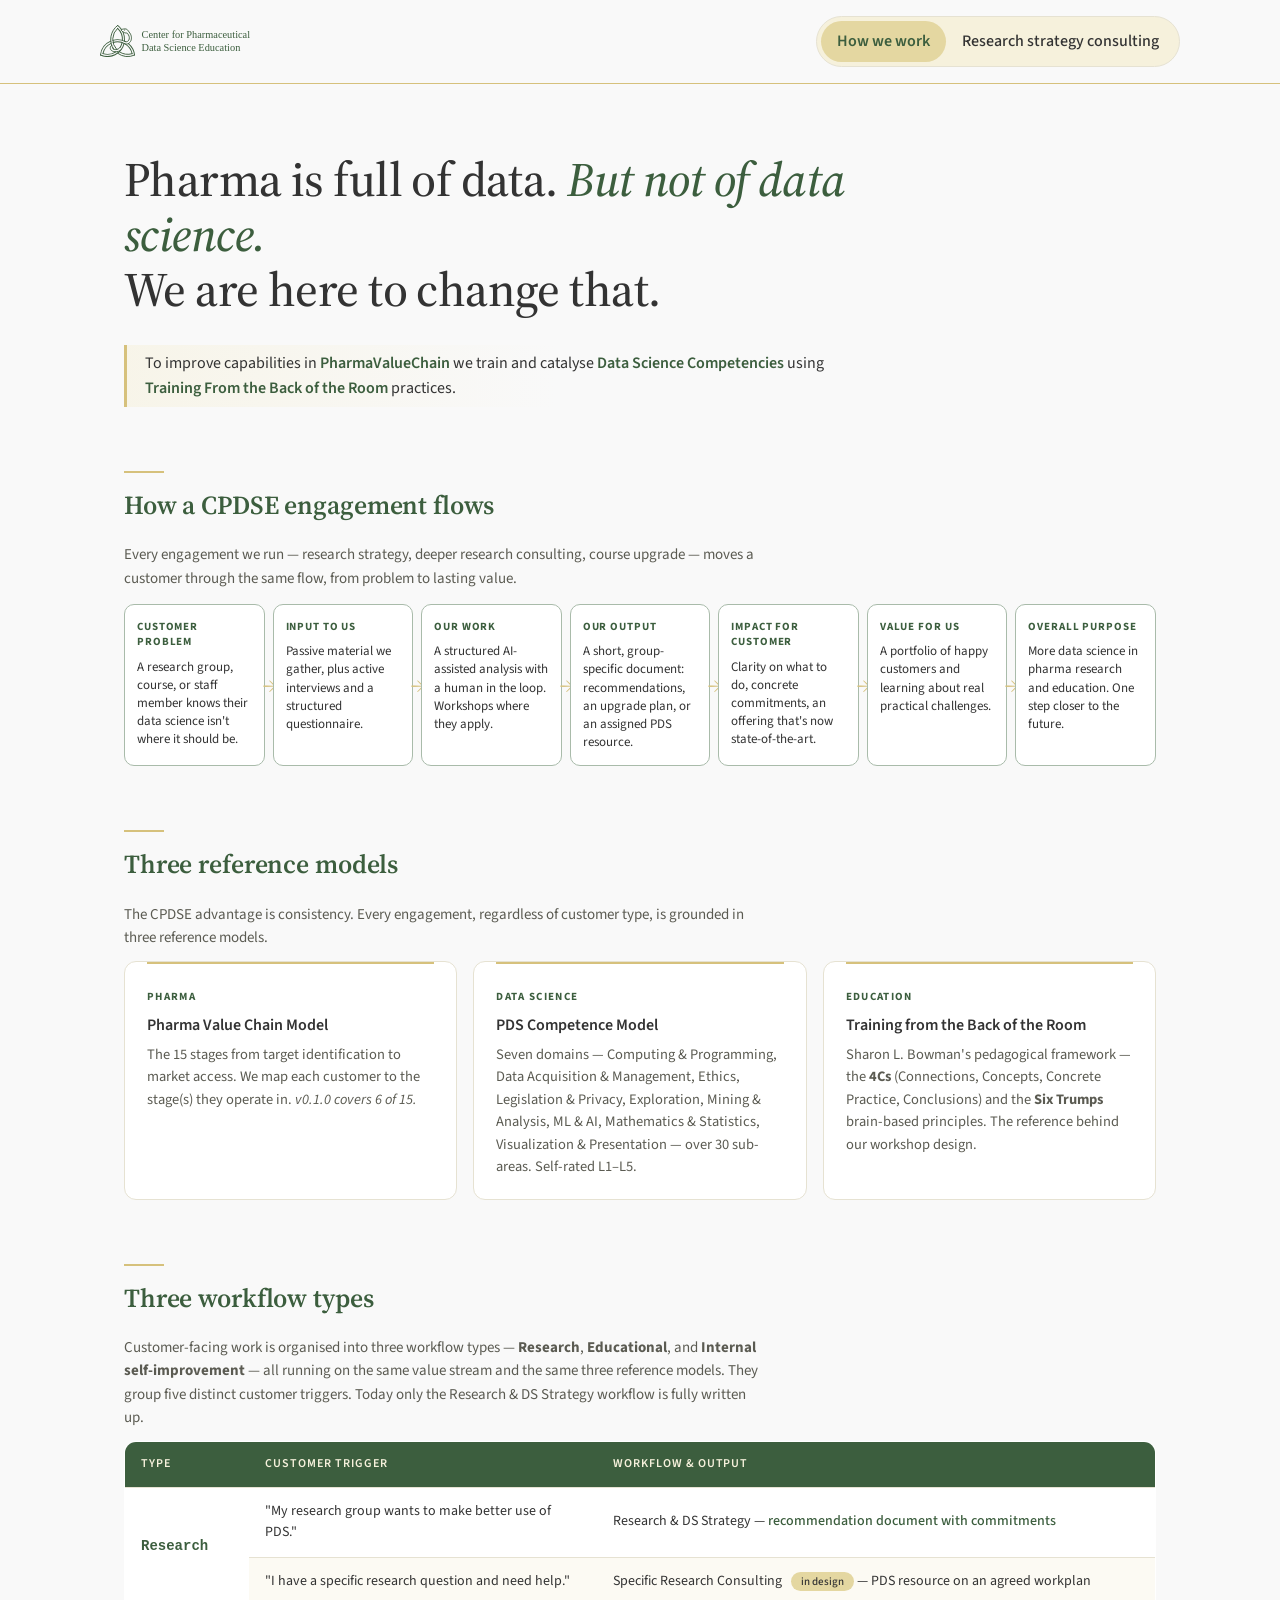
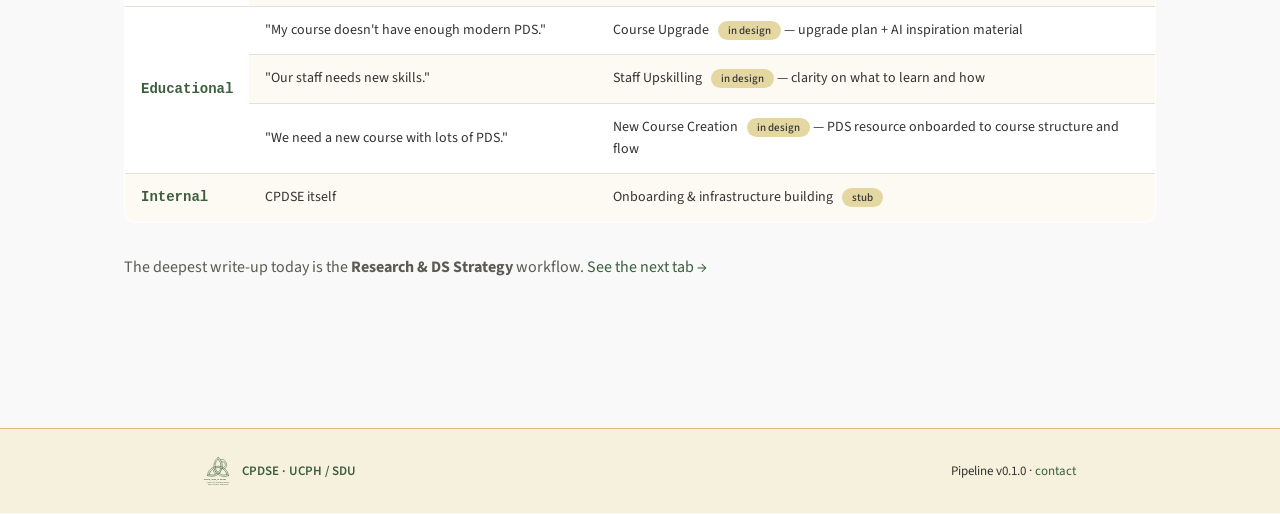
==== commit aa406abb: "Merge value stream into root README; drop the seven-stages framing Remove the confusing "seven stage" ====
--- a/site/index.html
+++ b/site/index.html
@@ -413,7 +413,7 @@
 
     <h2>How a CPDSE engagement flows</h2>
     <p class="lede" style="font-size:15px">
-      Every engagement we run — research strategy, deeper research consulting, course upgrade — moves a customer through the same seven stages. The columns below name them.
+      Every engagement we run — research strategy, deeper research consulting, course upgrade — moves a customer through the same flow, from problem to lasting value.
     </p>
     <div class="stream">
       <div class="col"><span class="label">Customer problem</span><span class="body">A research group, course, or staff member knows their data science isn't where it should be.</span></div>
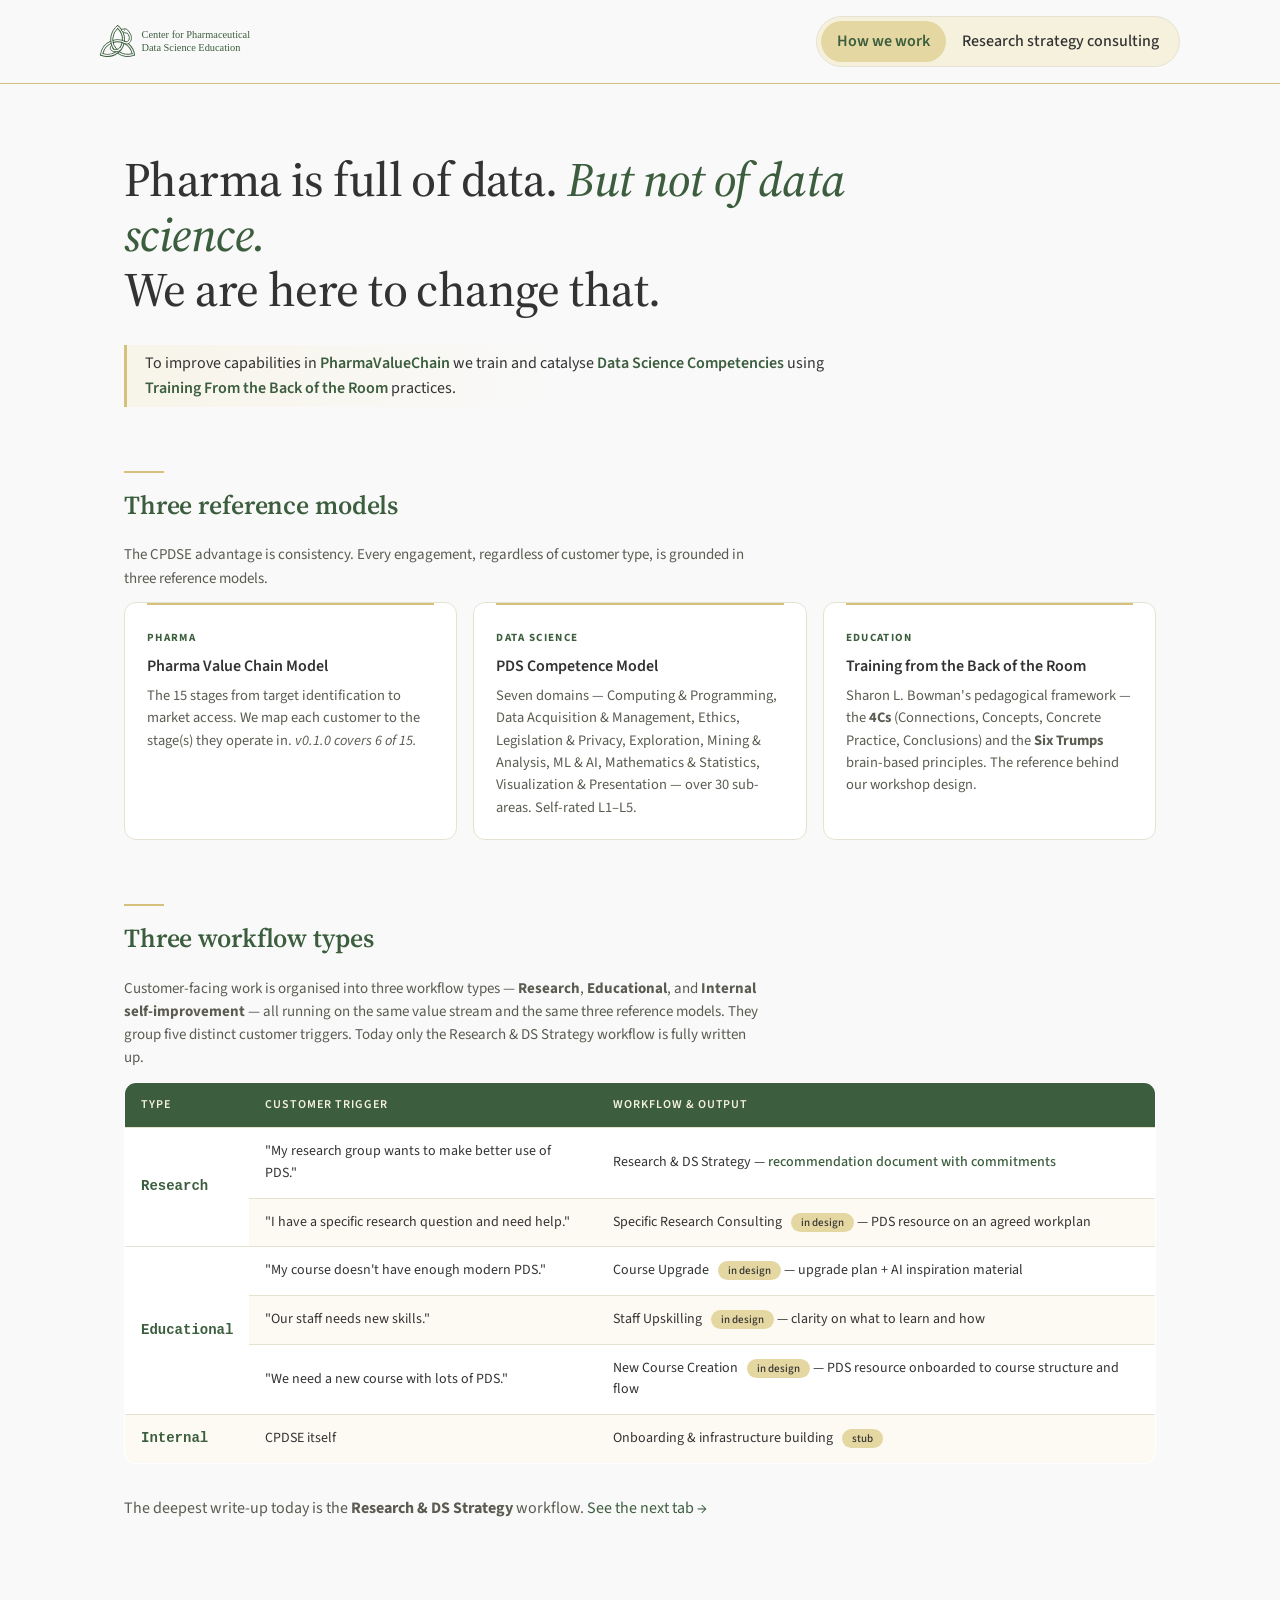
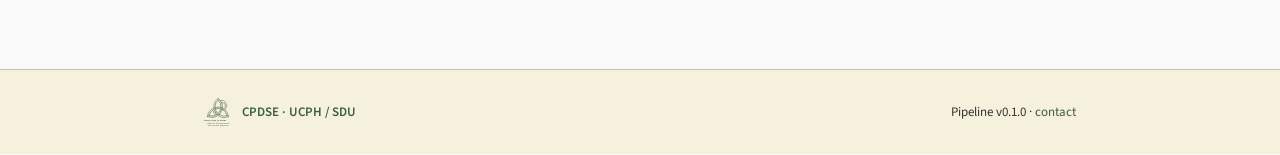
==== commit 05c8956d: "Remove the seven-stage flow section from the website Drop the "How a CPDSE engagement flows" section" ====
--- a/site/index.html
+++ b/site/index.html
@@ -410,20 +410,6 @@
     <p class="method-line">
       To improve capabilities in <span class="ref">PharmaValueChain</span> we train and catalyse <span class="ref">Data Science Competencies</span> using <span class="ref">Training From the Back of the Room</span> practices.
     </p>
-
-    <h2>How a CPDSE engagement flows</h2>
-    <p class="lede" style="font-size:15px">
-      Every engagement we run — research strategy, deeper research consulting, course upgrade — moves a customer through the same flow, from problem to lasting value.
-    </p>
-    <div class="stream">
-      <div class="col"><span class="label">Customer problem</span><span class="body">A research group, course, or staff member knows their data science isn't where it should be.</span></div>
-      <div class="col"><span class="label">Input to us</span><span class="body">Passive material we gather, plus active interviews and a structured questionnaire.</span></div>
-      <div class="col"><span class="label">Our work</span><span class="body">A structured AI-assisted analysis with a human in the loop. Workshops where they apply.</span></div>
-      <div class="col"><span class="label">Our output</span><span class="body">A short, group-specific document: recommendations, an upgrade plan, or an assigned PDS resource.</span></div>
-      <div class="col"><span class="label">Impact for customer</span><span class="body">Clarity on what to do, concrete commitments, an offering that's now state-of-the-art.</span></div>
-      <div class="col"><span class="label">Value for us</span><span class="body">A portfolio of happy customers and learning about real practical challenges.</span></div>
-      <div class="col"><span class="label">Overall purpose</span><span class="body">More data science in pharma research and education. One step closer to the future.</span></div>
-    </div>
 
     <h2>Three reference models</h2>
     <p class="lede" style="font-size:15px">
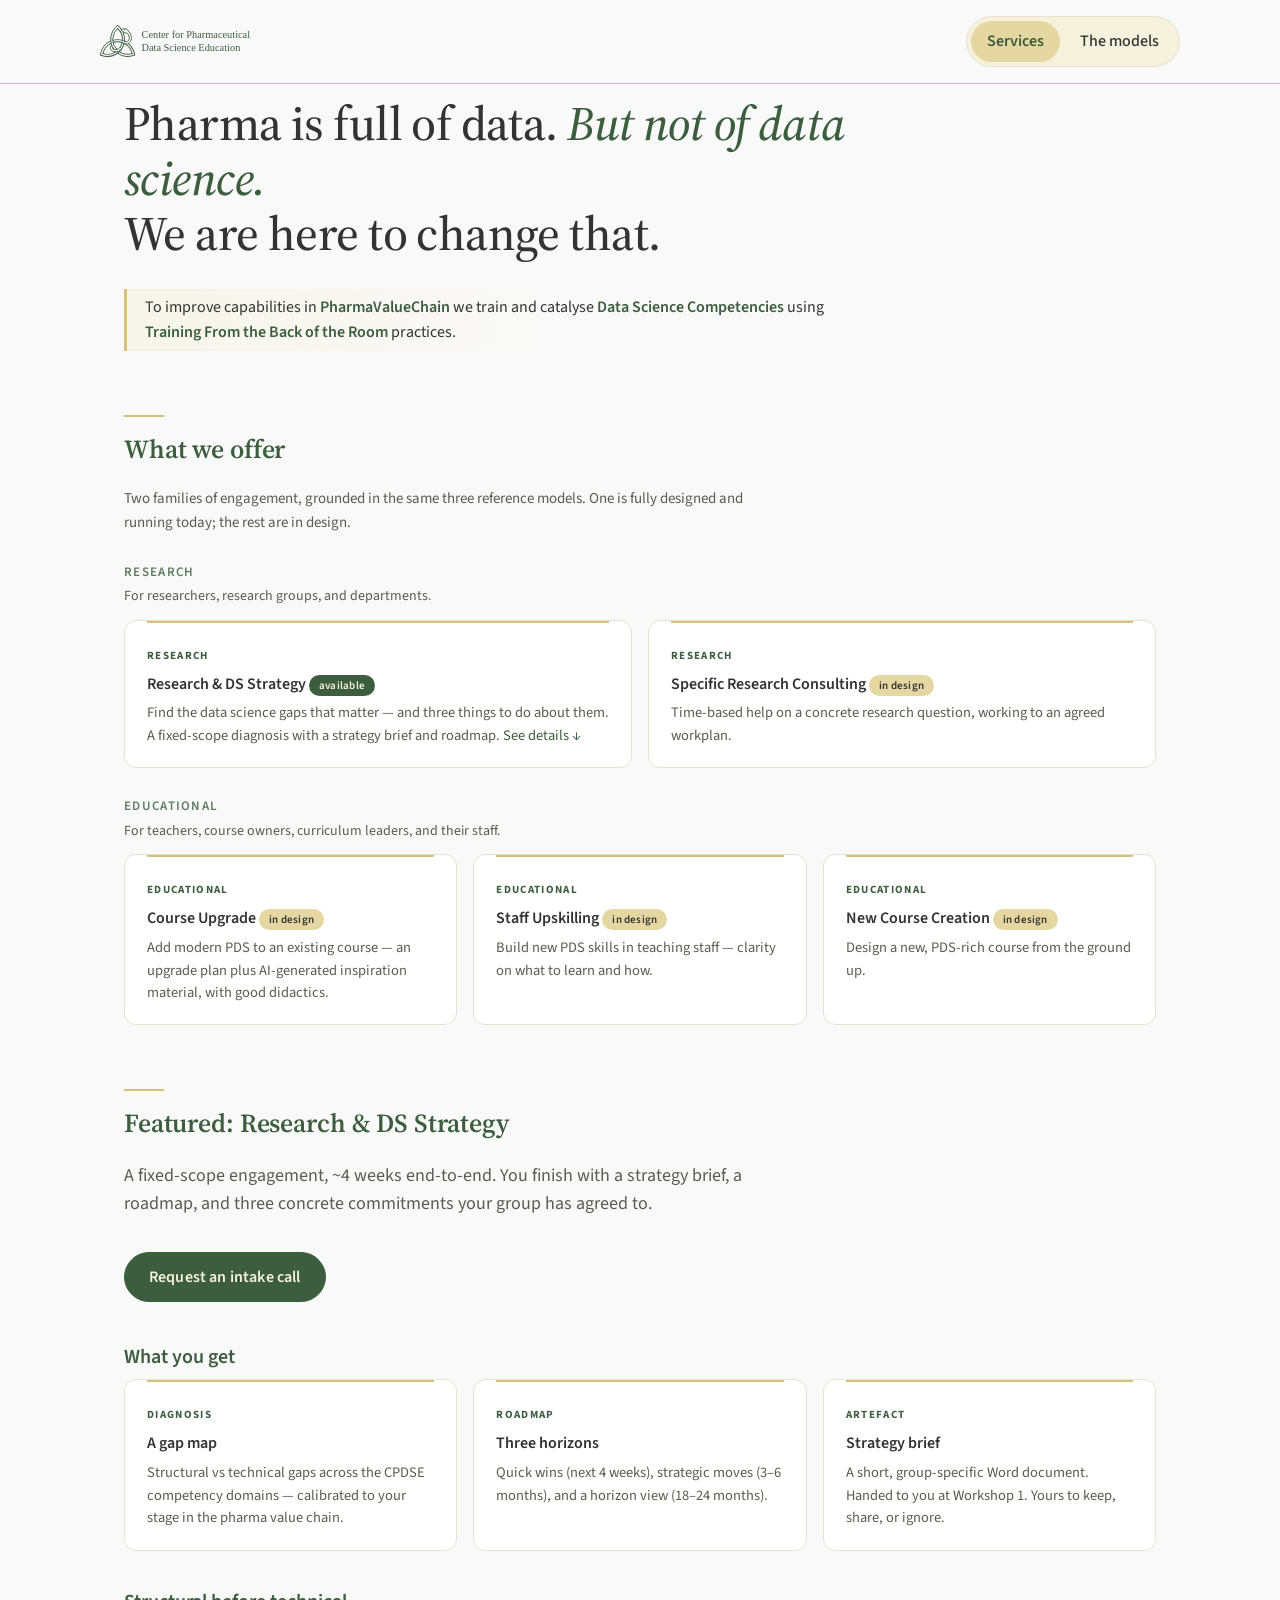
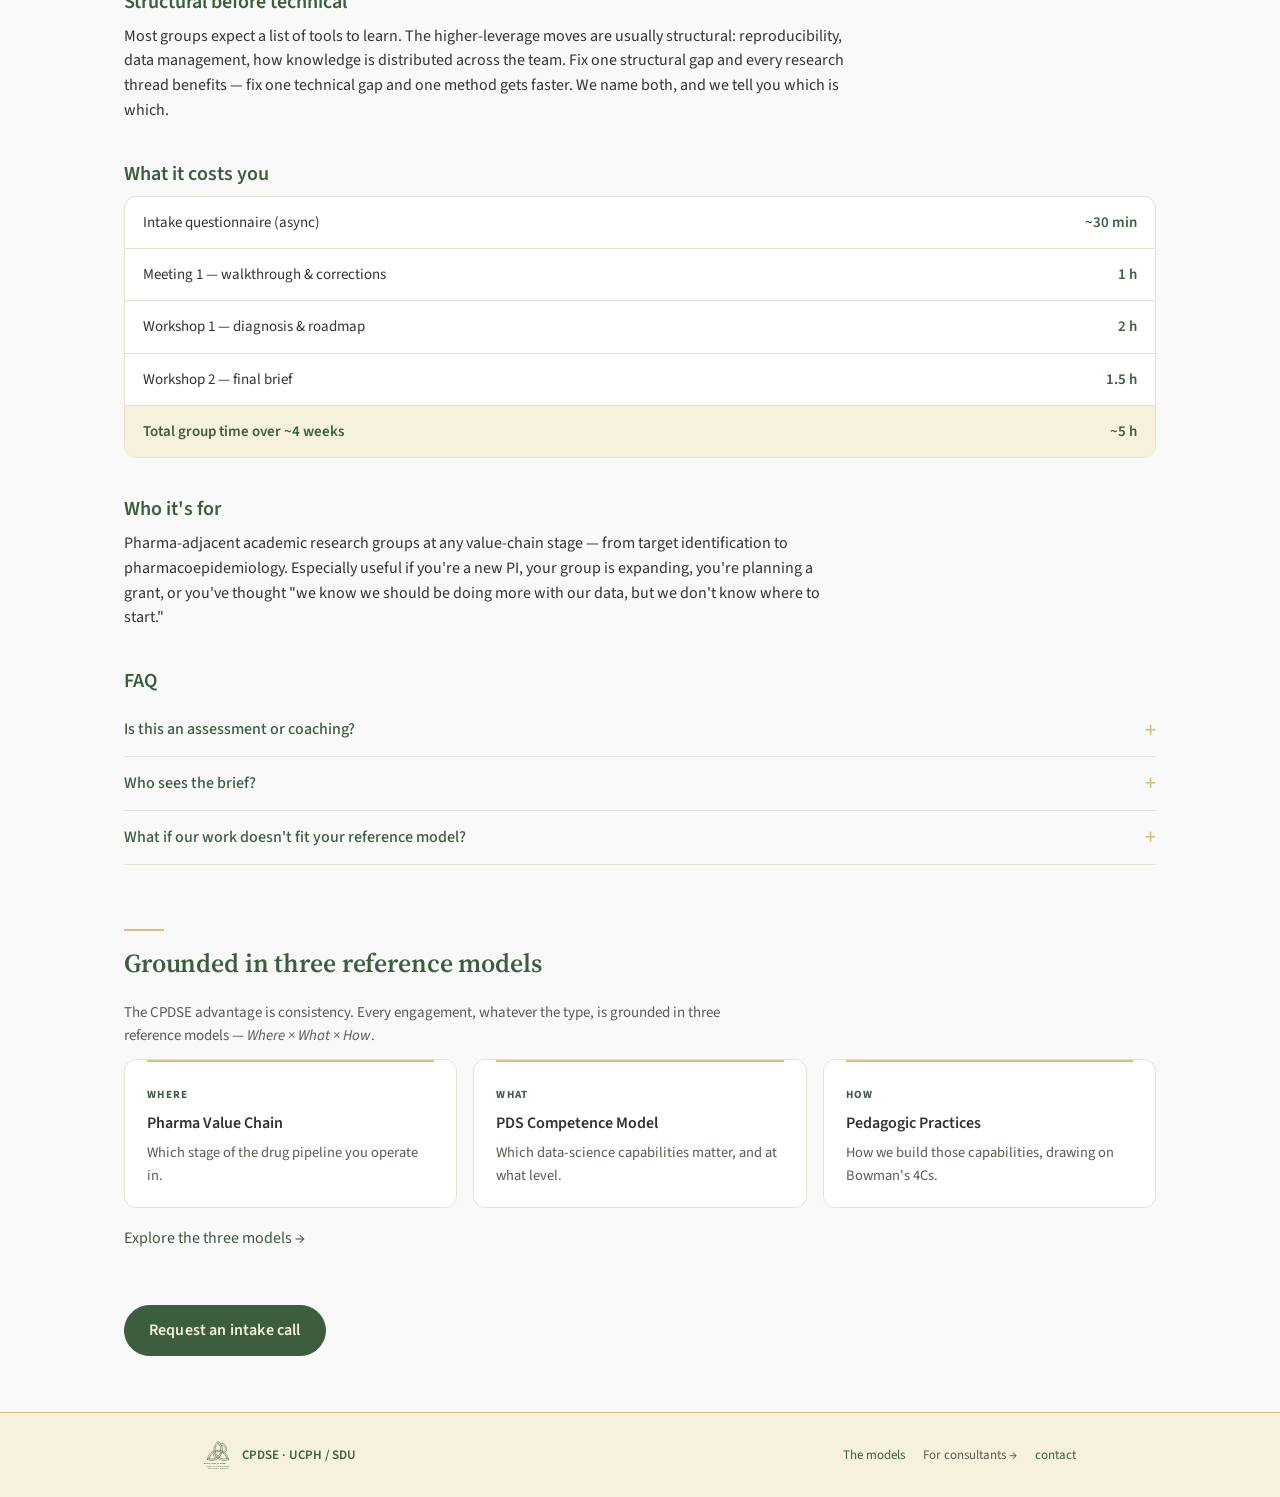
==== commit 8517ad1f: "Redesign site into three audience-specific pages Split the single tabbed index.html into three pages" ====
--- a/site/index.html
+++ b/site/index.html
@@ -3,774 +3,157 @@
 <head>
 <meta charset="utf-8" />
 <meta name="viewport" content="width=device-width, initial-scale=1" />
-<title>CPDSE</title>
-<link rel="icon" href="assets/favicon.svg" type="image/svg+xml" />
+<title>CPDSE — Pharmaceutical Data Science services</title>
+<link rel="icon" href="assets/logo-square-forest.svg" type="image/svg+xml" />
 <link rel="preconnect" href="https://fonts.googleapis.com" />
 <link rel="preconnect" href="https://fonts.gstatic.com" crossorigin />
 <link rel="stylesheet" href="https://fonts.googleapis.com/css2?family=Source+Sans+3:wght@400;500;600;700&family=Source+Serif+4:opsz,wght@8..60,500;8..60,600&display=swap" />
-<style>
-  /*
-   * CPDSE corporate identity note:
-   * Verdana is the canonical brand font for print/PDF deliverables. On screen
-   * we use Source Sans 3 (body) and Source Serif 4 (display) — the closest
-   * readable web equivalents. Do not "fix" this back to Verdana on screen.
-   */
-  :root {
-    /* CPDSE identity palette */
-    --forest: #3C5E3E;     /* Primary Dark   — headlines, links, hero accent */
-    --sage:   #5F7D61;     /* Primary Soft   — secondary, kicker text         */
-    --mint:   #A9BBAA;     /* Primary Light  — subtle borders                 */
-    --gold:   #D6C17C;     /* Accent Deep    — rules, pull-quote bars         */
-    --sand:   #E4D7A1;     /* Accent Soft    — highlight chips, active pill   */
-    --ivory:  #F6F1DC;     /* Accent Light   — section bands, callouts        */
-    --ink:    #333333;     /* Charcoal       — body text                      */
-    --paper:  #F9F9F9;     /* Soft White     — page background                */
-    --card:   #FFFFFF;     /* white card surface                              */
-    --line:   #E6E2D2;     /* warm line tuned to ivory                        */
-    --muted:  #5b5b52;     /* warm muted (was cool grey)                      */
-
-    /* Aliases — kept so the rest of the stylesheet keeps compiling. */
-    --sage-dark: var(--forest);
-    --sage-soft: var(--mint);
-    --sage-tint: var(--ivory);
-    --bg: var(--paper);
-
-    --radius: 12px;
-    --shadow: none;
-  }
-  * { box-sizing: border-box; }
-  html, body { margin: 0; padding: 0; }
-  body {
-    font-family: "Source Sans 3", -apple-system, BlinkMacSystemFont, "Segoe UI", system-ui, sans-serif;
-    color: var(--ink);
-    background: var(--paper);
-    line-height: 1.55;
-    -webkit-font-smoothing: antialiased;
-  }
-  .display, h1, h2, .hero-quote {
-    font-family: "Source Serif 4", Georgia, "Times New Roman", serif;
-    font-feature-settings: "ss01";
-  }
-  a { color: var(--sage-dark); text-decoration: none; }
-  a:hover { text-decoration: underline; }
-
-  .wrap { max-width: 920px; margin: 0 auto; padding: 0 24px; }
-  .wrap-wide { max-width: 1080px; margin: 0 auto; padding: 0 24px; }
-
-  header {
-    border-bottom: 1px solid var(--gold);
-    background: var(--paper);
-    position: sticky; top: 0; z-index: 10;
-    backdrop-filter: saturate(140%) blur(8px);
-  }
-  .header-row {
-    display: flex; align-items: center; justify-content: space-between;
-    padding: 16px 0;
-    gap: 16px; flex-wrap: wrap;
-  }
-  .brand-mark {
-    font-family: "Source Serif 4", Georgia, serif;
-    font-weight: 600; letter-spacing: .04em; font-size: 19px; color: var(--forest);
-    display: inline-flex; align-items: center; gap: 10px;
-  }
-  .brand-mark img { height: 32px; width: auto; display: block; }
-  .brand-mark .brand-fallback { /* shows when logo asset is missing */
-    border: 1px solid var(--mint); border-radius: 4px;
-    padding: 2px 8px; font-size: 13px; color: var(--forest);
-  }
-
-  .tabs { display: inline-flex; background: var(--ivory); border-radius: 999px; padding: 4px; border: 1px solid var(--line); }
-  .tab {
-    border: 0; background: transparent; cursor: pointer;
-    padding: 8px 16px; border-radius: 999px;
-    font: inherit; color: var(--ink); font-weight: 500;
-    transition: all .18s ease;
-  }
-  .tab[aria-selected="true"] {
-    background: var(--sand); color: var(--forest);
-    font-weight: 600;
-  }
-
-  .subtabs {
-    display: inline-flex; gap: 4px; margin: 8px 0 32px;
-    border-bottom: 1px solid var(--line);
-    width: 100%;
-  }
-  .subtab {
-    border: 0; background: transparent; cursor: pointer;
-    padding: 10px 4px; margin-right: 24px;
-    font: inherit; color: var(--muted); font-weight: 500;
-    border-bottom: 2px solid transparent;
-    transition: all .15s;
-  }
-  .subtab[aria-selected="true"] {
-    color: var(--forest);
-    border-bottom-color: var(--gold);
-  }
-
-  main { padding: 56px 0 80px; }
-  section.panel, section.subpanel { display: none; }
-  section.panel.active, section.subpanel.active { display: block; }
-
-  .breadcrumb {
-    font-size: 13px; color: var(--muted); margin-bottom: 14px;
-    letter-spacing: .01em;
-  }
-
-  h1 {
-    font-size: clamp(34px, 4.6vw, 50px);
-    line-height: 1.1; letter-spacing: -.012em;
-    margin: 0 0 18px; font-weight: 600; color: var(--forest);
-  }
-  h2 {
-    font-size: 26px; font-weight: 600;
-    margin: 64px 0 18px; letter-spacing: -.005em;
-    color: var(--forest);
-    position: relative; padding-top: 14px;
-  }
-  h2::before {
-    content: ""; position: absolute; top: 0; left: 0;
-    width: 40px; height: 2px; background: var(--gold);
-  }
-  h3 {
-    font-size: 16px; font-weight: 600; margin: 0 0 6px; color: var(--ink);
-  }
-  p { margin: 0 0 12px; color: var(--ink); }
-  .lede { font-size: 18px; color: var(--muted); max-width: 640px; }
-
-  .hero-quote {
-    font-size: clamp(32px, 4.6vw, 48px);
-    line-height: 1.15; letter-spacing: -.012em;
-    font-weight: 500; color: var(--ink);
-    max-width: 780px; margin: 12px 0 20px;
-  }
-  .hero-quote .accent { color: var(--forest); font-style: italic; }
-
-  .method-line {
-    font-size: 16px; color: var(--ink); max-width: 720px;
-    border-left: 3px solid var(--gold); padding: 6px 0 6px 18px;
-    margin: 28px 0 8px;
-    background: linear-gradient(to right, rgba(246,241,220,.55), transparent 60%);
-  }
-  .method-line .ref { color: var(--forest); font-weight: 600; font-style: normal; }
-
-  .cta {
-    display: inline-block; margin-top: 22px;
-    background: var(--forest); color: var(--ivory);
-    padding: 12px 24px; border-radius: 999px;
-    font-weight: 600; letter-spacing: .01em;
-    border: 1px solid var(--forest);
-    transition: all .18s;
-  }
-  .cta:hover { background: var(--sand); color: var(--forest); text-decoration: none; }
-
-  .grid-3 { display: grid; grid-template-columns: repeat(3, 1fr); gap: 16px; }
-  .grid-2 { display: grid; grid-template-columns: repeat(2, 1fr); gap: 16px; }
-  @media (max-width: 720px) {
-    .grid-3, .grid-2 { grid-template-columns: 1fr; }
-  }
-
-  .card {
-    background: var(--card); border: 1px solid var(--line);
-    border-radius: var(--radius); padding: 22px 22px 20px;
-    position: relative;
-    transition: background .18s;
-  }
-  .card::before {
-    content: ""; position: absolute; top: 0; left: 22px; right: 22px;
-    height: 2px; background: var(--gold);
-  }
-  .card:hover { background: var(--ivory); }
-  .card .kicker {
-    font-size: 11px; font-weight: 700; letter-spacing: .12em; text-transform: uppercase;
-    color: var(--forest); margin: 4px 0 8px;
-  }
-  .card p { color: var(--muted); font-size: 14.5px; margin: 0; }
-  .card .pending { display: inline-block; font-size: 11px; color: var(--ink); margin-top: 8px; padding: 2px 10px; background: var(--sand); border-radius: 999px; font-weight: 500; }
-
-  /* Value stream strip */
-  .stream {
-    display: grid; grid-template-columns: repeat(7, 1fr);
-    gap: 8px; margin-top: 14px;
-  }
-  .stream .col {
-    background: var(--card); border: 1px solid var(--mint);
-    border-radius: 10px; padding: 14px 12px;
-    font-size: 13px; line-height: 1.4;
-    position: relative;
-  }
-  .stream .col .label {
-    font-size: 11px; font-weight: 700; letter-spacing: .08em; text-transform: uppercase;
-    color: var(--forest); margin-bottom: 8px; display: block;
-  }
-  .stream .col .body { color: var(--ink); }
-  .stream .col::after {
-    content: "→"; position: absolute; right: -12px; top: 50%; transform: translateY(-50%);
-    color: var(--gold); font-size: 20px; font-family: "Source Serif 4", Georgia, serif; pointer-events: none;
-  }
-  .stream .col:last-child::after { display: none; }
-  @media (max-width: 900px) {
-    .stream { grid-template-columns: 1fr; }
-    .stream .col::after { content: "↓"; right: 50%; top: auto; bottom: -14px; transform: translateX(50%); }
-  }
-
-  /* Customer journeys table */
-  .journeys {
-    width: 100%; border-collapse: collapse; margin-top: 12px;
-    background: var(--card); border: 1px solid var(--line);
-    border-radius: var(--radius); overflow: hidden;
-  }
-  .journeys th, .journeys td {
-    text-align: left; padding: 13px 16px; font-size: 14px;
-    border-bottom: 1px solid var(--line);
-  }
-  .journeys th { background: var(--forest); color: var(--ivory); font-weight: 600; font-size: 12px; letter-spacing: .08em; text-transform: uppercase; }
-  .journeys tr:last-child td { border-bottom: 0; }
-  .journeys tr:nth-child(even) td { background: rgba(246,241,220,.35); }
-  .journeys .svc { font-family: ui-monospace, SFMono-Regular, Menlo, monospace; color: var(--forest); font-weight: 700; white-space: nowrap; }
-  .journeys .stub { color: var(--ink); font-size: 11px; padding: 2px 10px; background: var(--sand); border-radius: 999px; margin-left: 6px; font-weight: 500; }
-  .journeys .ready { color: var(--forest); font-weight: 500; }
-  @media (max-width: 720px) {
-    .journeys, .journeys thead, .journeys tbody, .journeys tr, .journeys th, .journeys td { display: block; }
-    .journeys thead { display: none; }
-    .journeys tr { padding: 12px 0; border-bottom: 1px solid var(--line); }
-    .journeys td { border-bottom: 0; padding: 4px 16px; }
-  }
-
-  /* Existing service-① component styles */
-  .cost-list { list-style: none; padding: 0; margin: 0; border: 1px solid var(--line); border-radius: var(--radius); overflow: hidden; background: var(--card); }
-  .cost-list li {
-    display: flex; justify-content: space-between; align-items: center;
-    padding: 14px 18px; border-bottom: 1px solid var(--line);
-    font-size: 15px;
-  }
-  .cost-list li:last-child { border-bottom: 0; background: var(--ivory); font-weight: 600; color: var(--forest); }
-  .cost-list .time { font-variant-numeric: tabular-nums; color: var(--forest); font-weight: 600; }
-
-  details {
-    border-bottom: 1px solid var(--line); padding: 14px 0;
-  }
-  details summary {
-    cursor: pointer; font-weight: 500; list-style: none;
-    display: flex; justify-content: space-between; align-items: center;
-    color: var(--forest);
-  }
-  details summary::-webkit-details-marker { display: none; }
-  details summary::after { content: "+"; color: var(--gold); font-size: 22px; line-height: 1; }
-  details[open] summary::after { content: "–"; }
-  details p { margin-top: 8px; color: var(--muted); }
-
-  .pipeline {
-    background: var(--ivory); border: 1px solid var(--line); border-left: 3px solid var(--gold);
-    border-radius: 0 var(--radius) var(--radius) 0;
-    padding: 22px; font-family: ui-monospace, SFMono-Regular, Menlo, monospace;
-    font-size: 13.5px; color: var(--ink); overflow-x: auto;
-  }
-  .pipeline .arrow { color: var(--gold); font-weight: 700; }
-  .pipeline .total { color: var(--forest); font-weight: 600; margin-top: 10px; display: block; }
-
-  .step-card { position: relative; }
-  .step-card .step-num {
-    position: absolute; top: 18px; right: 20px;
-    color: var(--gold); font-weight: 700; font-size: 13px;
-  }
-  .step-card .meta { color: var(--muted); font-size: 13px; margin-top: 8px; }
-  .step-card .meta strong { color: var(--ink); font-weight: 600; }
-
-  .principles { padding-left: 20px; margin: 0; }
-  .principles li { margin-bottom: 10px; color: var(--muted); }
-  .principles li strong { color: var(--ink); font-weight: 600; }
-  .principles em { color: var(--forest); font-style: italic; }
-
-  .timing-strip {
-    display: grid; grid-template-columns: repeat(6, 1fr); gap: 2px;
-    margin: 16px 0 8px; border-radius: 8px; overflow: hidden;
-    border: 1px solid var(--line);
-  }
-  .timing-strip div {
-    background: var(--ivory); padding: 12px 8px;
-    font-size: 12px; text-align: center; color: var(--forest);
-  }
-  .timing-strip div:nth-child(odd) { background: var(--paper); }
-  .timing-strip .label { font-weight: 700; display: block; letter-spacing: .04em; }
-  .timing-strip .time-range { color: var(--muted); font-size: 11px; font-variant-numeric: tabular-nums; }
-
-  .scripted {
-    background: var(--ivory); border-left: 3px solid var(--gold);
-    padding: 14px 20px; border-radius: 0 8px 8px 0; margin: 10px 0;
-    font-style: italic; color: var(--ink);
-    font-family: "Source Serif 4", Georgia, serif; font-size: 16px;
-  }
-
-  .step-block {
-    background: var(--card); border: 1px solid var(--line);
-    border-radius: var(--radius); padding: 24px 26px; margin-bottom: 16px;
-    position: relative;
-  }
-  .step-block::before {
-    content: ""; position: absolute; top: 0; left: 0; width: 60px; height: 2px;
-    background: var(--gold);
-  }
-  .step-block .step-head {
-    display: flex; align-items: baseline; gap: 14px;
-    border-bottom: 1px solid var(--line); padding-bottom: 14px; margin-bottom: 16px;
-  }
-  .step-block .step-head .num {
-    font-family: ui-monospace, SFMono-Regular, Menlo, monospace;
-    color: var(--forest); font-weight: 700; font-size: 13px; letter-spacing: .06em;
-  }
-  .step-block .step-head h3 { margin: 0; font-size: 19px; color: var(--forest); }
-  .step-block .step-head .tag {
-    margin-left: auto;
-    font-size: 11px; font-weight: 600; letter-spacing: .08em; text-transform: uppercase;
-    color: var(--forest); background: var(--ivory);
-    padding: 4px 12px; border-radius: 999px;
-    border: 1px solid var(--sand);
-  }
-  .step-block .row { display: grid; grid-template-columns: 110px 1fr; gap: 12px 18px; margin: 10px 0; font-size: 14.5px; }
-  .step-block .row > .k { color: var(--muted); font-weight: 500; }
-  .step-block .row > .v { color: var(--ink); }
-  .step-block code, .pipeline code, .inputs-list code {
-    background: var(--ivory); color: var(--forest);
-    padding: 1px 6px; border-radius: 4px; font-size: .92em;
-    font-family: ui-monospace, SFMono-Regular, Menlo, monospace;
-    border: 1px solid var(--line);
-  }
-  .run {
-    background: #1a2a1a; color: #e6e2d2;
-    border-radius: 8px; padding: 14px 16px; margin-top: 12px;
-    font-family: ui-monospace, SFMono-Regular, Menlo, monospace;
-    font-size: 13px; line-height: 1.6; overflow-x: auto;
-    border: 1px solid #0f1a0f;
-  }
-  .run .prompt { color: var(--gold); user-select: none; }
-  .run .comment { color: var(--mint); }
-  .step-block .checkpoint {
-    margin-top: 14px; padding: 12px 16px;
-    background: var(--sand); border-left: 3px solid var(--forest);
-    border-radius: 0 8px 8px 0; font-size: 13.5px; color: var(--ink);
-  }
-  .step-block .checkpoint strong { color: var(--forest); }
-
-  /* Passive/Active inputs */
-  .inputs-grid { display: grid; grid-template-columns: 1fr 1fr; gap: 12px; margin: 12px 0; }
-  @media (max-width: 720px) { .inputs-grid { grid-template-columns: 1fr; } }
-  .inputs-grid .inputs-card {
-    border: 1px solid var(--line); border-top: 2px solid var(--gold);
-    border-radius: 0 0 10px 10px; padding: 14px 16px;
-    background: var(--card);
-  }
-  .inputs-grid .inputs-card .lab {
-    font-size: 11px; font-weight: 700; letter-spacing: .12em; text-transform: uppercase;
-    color: var(--forest); display: block; margin-bottom: 6px;
-  }
-  .inputs-grid .inputs-card ul { margin: 0; padding-left: 18px; font-size: 13.5px; color: var(--muted); }
-
-  footer {
-    border-top: 1px solid var(--gold);
-    background: var(--ivory);
-    color: var(--ink); font-size: 13px;
-    padding: 28px 0; margin-top: 56px;
-  }
-  footer .wrap { display: flex; justify-content: space-between; align-items: center; flex-wrap: wrap; gap: 12px; }
-  footer .footer-mark { display: inline-flex; align-items: center; gap: 10px; color: var(--forest); font-weight: 600; }
-  footer .footer-mark img { height: 28px; width: auto; }
-  footer a { color: var(--forest); }
-
-  .stub-note {
-    font-size: 13px; color: var(--muted); font-style: italic;
-  }
-</style>
+<link rel="stylesheet" href="styles.css" />
 </head>
 <body>
 
 <header>
   <div class="wrap-wide header-row">
-    <a class="brand-mark" href="#" data-jump="how" aria-label="CPDSE — Center for Pharmaceutical Data Science Education">
+    <a class="brand-mark" href="index.html" aria-label="CPDSE — Center for Pharmaceutical Data Science Education">
       <img src="assets/logo-wide-forest.svg" alt="" onerror="this.style.display='none'; this.nextElementSibling.style.display='inline-block';" />
       <span class="brand-fallback" style="display:none">CPDSE</span>
     </a>
-    <div class="tabs" role="tablist">
-      <button class="tab" role="tab" aria-selected="true" data-target="how">How we work</button>
-      <button class="tab" role="tab" aria-selected="false" data-target="service1">Research strategy consulting</button>
-    </div>
+    <nav class="nav" aria-label="Primary">
+      <a href="index.html" aria-current="page">Services</a>
+      <a href="models.html">The models</a>
+    </nav>
   </div>
 </header>
 
-<main>
+<main class="wrap-wide">
 
-  <!-- TAB 1: HOW WE WORK -->
-  <section id="how" class="panel active wrap-wide" role="tabpanel">
+  <h1 class="hero-quote">
+    Pharma is full of data. <span class="accent">But not of data science.</span><br/>
+    We are here to change that.
+  </h1>
 
-    <p class="hero-quote">
-      Pharma is full of data. <span class="accent">But not of data science.</span><br/>
-      We are here to change that.
-    </p>
+  <p class="method-line">
+    To improve capabilities in <span class="ref">PharmaValueChain</span> we train and catalyse <span class="ref">Data Science Competencies</span> using <span class="ref">Training From the Back of the Room</span> practices.
+  </p>
 
-    <p class="method-line">
-      To improve capabilities in <span class="ref">PharmaValueChain</span> we train and catalyse <span class="ref">Data Science Competencies</span> using <span class="ref">Training From the Back of the Room</span> practices.
-    </p>
+  <h2>What we offer</h2>
+  <p class="lede" style="font-size:15px">
+    Two families of engagement, grounded in the same three reference models. One is fully designed and running today; the rest are in design.
+  </p>
 
-    <h2>Three reference models</h2>
-    <p class="lede" style="font-size:15px">
-      The CPDSE advantage is consistency. Every engagement, regardless of customer type, is grounded in three reference models.
-    </p>
-    <div class="grid-3">
-      <div class="card">
-        <div class="kicker">Pharma</div>
-        <h3>Pharma Value Chain Model</h3>
-        <p>The 15 stages from target identification to market access. We map each customer to the stage(s) they operate in. <em>v0.1.0 covers 6 of 15.</em></p>
-      </div>
-      <div class="card">
-        <div class="kicker">Data Science</div>
-        <h3>PDS Competence Model</h3>
-        <p>Seven domains — Computing &amp; Programming, Data Acquisition &amp; Management, Ethics, Legislation &amp; Privacy, Exploration, Mining &amp; Analysis, ML &amp; AI, Mathematics &amp; Statistics, Visualization &amp; Presentation — over 30 sub-areas. Self-rated L1–L5.</p>
-      </div>
-      <div class="card">
-        <div class="kicker">Education</div>
-        <h3>Training from the Back of the Room</h3>
-        <p>Sharon L. Bowman's pedagogical framework — the <strong>4Cs</strong> (Connections, Concepts, Concrete Practice, Conclusions) and the <strong>Six Trumps</strong> brain-based principles. The reference behind our workshop design.</p>
-      </div>
+  <h3 style="margin:28px 0 4px; color:var(--sage); font-size:13px; letter-spacing:.1em; text-transform:uppercase;">Research</h3>
+  <p style="font-size:14px; color:var(--muted); margin:0 0 12px;">For researchers, research groups, and departments.</p>
+  <div class="grid-2">
+    <div class="card">
+      <div class="kicker">Research</div>
+      <h3>Research &amp; DS Strategy <span class="chip ready">available</span></h3>
+      <p>Find the data science gaps that matter — and three things to do about them. A fixed-scope diagnosis with a strategy brief and roadmap. <a href="#research-strategy">See details ↓</a></p>
     </div>
+    <div class="card">
+      <div class="kicker">Research</div>
+      <h3>Specific Research Consulting <span class="chip design">in design</span></h3>
+      <p>Time-based help on a concrete research question, working to an agreed workplan.</p>
+    </div>
+  </div>
 
-    <h2>Three workflow types</h2>
-    <p class="lede" style="font-size:15px">
-      Customer-facing work is organised into three workflow types — <strong>Research</strong>, <strong>Educational</strong>, and <strong>Internal self-improvement</strong> — all running on the same value stream and the same three reference models. They group five distinct customer triggers. Today only the Research &amp; DS Strategy workflow is fully written up.
-    </p>
-    <table class="journeys">
-      <thead>
-        <tr><th>Type</th><th>Customer trigger</th><th>Workflow &amp; output</th></tr>
-      </thead>
-      <tbody>
-        <tr>
-          <td rowspan="2"><span class="svc">Research</span></td>
-          <td>"My research group wants to make better use of PDS."</td>
-          <td>Research &amp; DS Strategy — <span class="ready">recommendation document with commitments</span></td>
-        </tr>
-        <tr>
-          <td>"I have a specific research question and need help."</td>
-          <td>Specific Research Consulting <span class="stub">in design</span> — PDS resource on an agreed workplan</td>
-        </tr>
-        <tr>
-          <td rowspan="3"><span class="svc">Educational</span></td>
-          <td>"My course doesn't have enough modern PDS."</td>
-          <td>Course Upgrade <span class="stub">in design</span> — upgrade plan + AI inspiration material</td>
-        </tr>
-        <tr>
-          <td>"Our staff needs new skills."</td>
-          <td>Staff Upskilling <span class="stub">in design</span> — clarity on what to learn and how</td>
-        </tr>
-        <tr>
-          <td>"We need a new course with lots of PDS."</td>
-          <td>New Course Creation <span class="stub">in design</span> — PDS resource onboarded to course structure and flow</td>
-        </tr>
-        <tr>
-          <td><span class="svc">Internal</span></td>
-          <td>CPDSE itself</td>
-          <td>Onboarding &amp; infrastructure building <span class="stub">stub</span></td>
-        </tr>
-      </tbody>
-    </table>
+  <h3 style="margin:28px 0 4px; color:var(--sage); font-size:13px; letter-spacing:.1em; text-transform:uppercase;">Educational</h3>
+  <p style="font-size:14px; color:var(--muted); margin:0 0 12px;">For teachers, course owners, curriculum leaders, and their staff.</p>
+  <div class="grid-3">
+    <div class="card">
+      <div class="kicker">Educational</div>
+      <h3>Course Upgrade <span class="chip design">in design</span></h3>
+      <p>Add modern PDS to an existing course — an upgrade plan plus AI-generated inspiration material, with good didactics.</p>
+    </div>
+    <div class="card">
+      <div class="kicker">Educational</div>
+      <h3>Staff Upskilling <span class="chip design">in design</span></h3>
+      <p>Build new PDS skills in teaching staff — clarity on what to learn and how.</p>
+    </div>
+    <div class="card">
+      <div class="kicker">Educational</div>
+      <h3>New Course Creation <span class="chip design">in design</span></h3>
+      <p>Design a new, PDS-rich course from the ground up.</p>
+    </div>
+  </div>
 
-    <p style="margin-top:32px; color: var(--muted);">
-      The deepest write-up today is the <strong>Research &amp; DS Strategy</strong> workflow. <a href="#" data-jump="service1">See the next tab →</a>
-    </p>
-  </section>
+  <!-- FEATURED OFFERING -->
+  <h2 id="research-strategy">Featured: Research &amp; DS Strategy</h2>
+  <p class="lede">A fixed-scope engagement, ~4 weeks end-to-end. You finish with a strategy brief, a roadmap, and three concrete commitments your group has agreed to.</p>
+  <a href="mailto:morten.lindow@sund.ku.dk?subject=CPDSE%20intake%20call" class="cta">Request an intake call</a>
 
-  <!-- TAB 2: RESEARCH STRATEGY CONSULTING -->
-  <section id="service1" class="panel wrap" role="tabpanel">
+  <h3 style="margin-top:40px; font-size:20px; color:var(--forest);">What you get</h3>
+  <div class="grid-3">
+    <div class="card">
+      <div class="kicker">Diagnosis</div>
+      <h3>A gap map</h3>
+      <p>Structural vs technical gaps across the CPDSE competency domains — calibrated to your stage in the pharma value chain.</p>
+    </div>
+    <div class="card">
+      <div class="kicker">Roadmap</div>
+      <h3>Three horizons</h3>
+      <p>Quick wins (next 4 weeks), strategic moves (3–6 months), and a horizon view (18–24 months).</p>
+    </div>
+    <div class="card">
+      <div class="kicker">Artefact</div>
+      <h3>Strategy brief</h3>
+      <p>A short, group-specific Word document. Handed to you at Workshop 1. Yours to keep, share, or ignore.</p>
+    </div>
+  </div>
 
-    <p class="breadcrumb">Research · Research &amp; DS Strategy · A CPDSE engagement · <a href="#" data-jump="how">See How we work for the full picture</a></p>
+  <h3 style="margin-top:36px; font-size:20px; color:var(--forest);">Structural before technical</h3>
+  <p style="max-width:720px;">Most groups expect a list of tools to learn. The higher-leverage moves are usually structural: reproducibility, data management, how knowledge is distributed across the team. Fix one structural gap and every research thread benefits — fix one technical gap and one method gets faster. We name both, and we tell you which is which.</p>
 
-    <div class="subtabs" role="tablist">
-      <button class="subtab" role="tab" aria-selected="true" data-subtarget="groups">For research groups</button>
-      <button class="subtab" role="tab" aria-selected="false" data-subtarget="consultants">For consultants</button>
+  <h3 style="margin-top:36px; font-size:20px; color:var(--forest);">What it costs you</h3>
+  <ul class="cost-list">
+    <li><span>Intake questionnaire (async)</span><span class="time">~30 min</span></li>
+    <li><span>Meeting 1 — walkthrough &amp; corrections</span><span class="time">1 h</span></li>
+    <li><span>Workshop 1 — diagnosis &amp; roadmap</span><span class="time">2 h</span></li>
+    <li><span>Workshop 2 — final brief</span><span class="time">1.5 h</span></li>
+    <li><span>Total group time over ~4 weeks</span><span class="time">~5 h</span></li>
+  </ul>
+
+  <h3 style="margin-top:36px; font-size:20px; color:var(--forest);">Who it's for</h3>
+  <p style="max-width:720px;">Pharma-adjacent academic research groups at any value-chain stage — from target identification to pharmacoepidemiology. Especially useful if you're a new PI, your group is expanding, you're planning a grant, or you've thought "we know we should be doing more with our data, but we don't know where to start."</p>
+
+  <h3 style="margin-top:36px; font-size:20px; color:var(--forest);">FAQ</h3>
+  <details>
+    <summary>Is this an assessment or coaching?</summary>
+    <p>Diagnosis and roadmap. Implementation is on you — or, if useful, on a follow-on engagement (Specific Research Consulting).</p>
+  </details>
+  <details>
+    <summary>Who sees the brief?</summary>
+    <p>Only your group, unless you choose to share it. CPDSE keeps a meta-record of what we learned about our own reference model, never your specifics.</p>
+  </details>
+  <details>
+    <summary>What if our work doesn't fit your reference model?</summary>
+    <p>That's a flag we actively want. We mark it <em>[OUTSIDE MODEL]</em> or <em>[BEYOND REFERENCE]</em> — both feed back into the model and improve the next engagement.</p>
+  </details>
+
+  <!-- MODELS TEASER -->
+  <h2>Grounded in three reference models</h2>
+  <p class="lede" style="font-size:15px">
+    The CPDSE advantage is consistency. Every engagement, whatever the type, is grounded in three reference models — <em>Where × What × How</em>.
+  </p>
+  <div class="grid-3">
+    <div class="card">
+      <div class="kicker">Where</div>
+      <h3>Pharma Value Chain</h3>
+      <p>Which stage of the drug pipeline you operate in.</p>
     </div>
+    <div class="card">
+      <div class="kicker">What</div>
+      <h3>PDS Competence Model</h3>
+      <p>Which data-science capabilities matter, and at what level.</p>
+    </div>
+    <div class="card">
+      <div class="kicker">How</div>
+      <h3>Pedagogic Practices</h3>
+      <p>How we build those capabilities, drawing on Bowman's 4Cs.</p>
+    </div>
+  </div>
+  <p style="margin-top:18px;"><a href="models.html">Explore the three models →</a></p>
 
-    <!-- SUBTAB: For Research Groups -->
-    <section id="groups" class="subpanel active" role="tabpanel">
-      <h1>Find the data science gaps that matter — and three things to do about them.</h1>
-      <p class="lede">A fixed-scope engagement, ~4 weeks end-to-end. You finish with a strategy brief, a roadmap, and three concrete commitments your group has agreed to.</p>
-      <a href="mailto:morten.lindow@sund.ku.dk?subject=CPDSE%20intake%20call" class="cta">Request an intake call</a>
-
-      <h2>What you get</h2>
-      <div class="grid-3">
-        <div class="card">
-          <div class="kicker">Diagnosis</div>
-          <h3>A gap map</h3>
-          <p>Structural vs technical gaps across the 7 CPDSE competency areas — calibrated to your stage in the pharma value chain.</p>
-        </div>
-        <div class="card">
-          <div class="kicker">Roadmap</div>
-          <h3>Three horizons</h3>
-          <p>Quick wins (next 4 weeks), strategic moves (3–6 months), and a horizon view (18–24 months).</p>
-        </div>
-        <div class="card">
-          <div class="kicker">Artefact</div>
-          <h3>Strategy brief</h3>
-          <p>A short, group-specific Word document. Handed to you at Workshop 1. Yours to keep, share, or ignore.</p>
-        </div>
-      </div>
-
-      <h2>Structural before technical</h2>
-      <p>Most groups expect a list of tools to learn. The higher-leverage moves are usually structural: reproducibility, data management, how knowledge is distributed across the team. Fix one structural gap and every research thread benefits — fix one technical gap and one method gets faster. We name both, and we tell you which is which.</p>
-
-      <h2>What it costs you</h2>
-      <ul class="cost-list">
-        <li><span>Intake questionnaire (async)</span><span class="time">~30 min</span></li>
-        <li><span>Meeting 1 — walkthrough &amp; corrections</span><span class="time">1 h</span></li>
-        <li><span>Workshop 1 — diagnosis &amp; roadmap</span><span class="time">2 h</span></li>
-        <li><span>Workshop 2 — final brief</span><span class="time">1.5 h</span></li>
-        <li><span>Total group time over ~4 weeks</span><span class="time">~5 h</span></li>
-      </ul>
-
-      <h2>Who it's for</h2>
-      <p>Pharma-adjacent academic research groups at any value-chain stage — from target identification to pharmacoepidemiology. Especially useful if you're a new PI, your group is expanding, you're planning a grant, or you've thought "we know we should be doing more with our data, but we don't know where to start."</p>
-
-      <h2>FAQ</h2>
-      <details>
-        <summary>Is this an assessment or coaching?</summary>
-        <p>Diagnosis and roadmap. Implementation is on you — or, if useful, on a follow-on engagement (Specific Research Consulting).</p>
-      </details>
-      <details>
-        <summary>Who sees the brief?</summary>
-        <p>Only your group, unless you choose to share it. CPDSE keeps a meta-record of what we learned about our own reference model, never your specifics.</p>
-      </details>
-      <details>
-        <summary>What if our work doesn't fit your reference model?</summary>
-        <p>That's a flag we actively want. We mark it <em>[OUTSIDE MODEL]</em> or <em>[BEYOND REFERENCE]</em> — both feed back into the model and improve the next engagement.</p>
-      </details>
-
-      <a href="mailto:morten.lindow@sund.ku.dk?subject=CPDSE%20intake%20call" class="cta">Request an intake call</a>
-    </section>
-
-    <!-- SUBTAB: For Consultants -->
-    <section id="consultants" class="subpanel" role="tabpanel">
-      <h1>Running an engagement</h1>
-      <p class="lede">A human-in-the-loop pipeline. Four prompt steps, two workshops, ~7–8 hours of consultant time per group.</p>
-
-      <h2>The pipeline at a glance</h2>
-      <div class="pipeline">
-        Passive collection (lab site, grants, pubs, READMEs) (1h)<br/>
-        &nbsp;&nbsp;<span class="arrow">→</span> Active intake: questionnaire async + Meeting 1 interview (1h)<br/>
-        &nbsp;&nbsp;<span class="arrow">→</span> Step 1 <span class="arrow">→</span> Step 2 <span class="arrow">→</span> Step 3 <span class="arrow">→</span> Step 4<br/>
-        &nbsp;&nbsp;<span class="arrow">→</span> QA (1h) <span class="arrow">→</span> Workshop 1 (2h) <span class="arrow">→</span> Workshop 2 (1.5h)
-        <span class="total">Total consultant time: ~7–8h</span>
-      </div>
-
-      <h2>How to run each step</h2>
-      <p class="lede" style="font-size:15px">
-        Recommended setup: clone the repo locally and run Claude Code from the project root. Steps 1 &amp; 2 can also be run in claude.ai with file attachments — useful when you need a long context window for messy passive material. Save every output as a file in <code>engagements/ENG###-{LastName}/</code> before moving to the next step.
-      </p>
-
-      <h3 style="margin-top:24px">Inputs: passive vs active</h3>
-      <p style="font-size:14px; color:var(--muted)">The engagement starts with both. Pull the passive material before Meeting 1 so you can ask sharper questions; treat the active inputs as the source of truth where they conflict with the passive ones.</p>
-      <div class="inputs-grid">
-        <div class="inputs-card">
-          <span class="lab">Passive</span>
-          <ul>
-            <li>Lab website / group page</li>
-            <li>Recent grant abstracts</li>
-            <li>Last ~3 years of publications</li>
-            <li>GitHub READMEs &amp; pinned repos</li>
-            <li>Group's own internal docs if shared</li>
-          </ul>
-        </div>
-        <div class="inputs-card">
-          <span class="lab">Active</span>
-          <ul>
-            <li>Intake questionnaire (PI fills async)</li>
-            <li>Meeting 1: walkthrough + corrections</li>
-            <li>Self-rating L1–L5 across the 7 PDS domains</li>
-            <li>Team roster with named bandwidth</li>
-          </ul>
-        </div>
-      </div>
-
-      <div style="background: var(--ivory); border-left: 3px solid var(--gold); border-radius: 0 var(--radius) var(--radius) 0; padding: 16px 20px; font-size: 14px; margin: 16px 0 28px;">
-        <strong style="color: var(--forest);">Before you start:</strong> create the engagement folder and drop all source material in.
-        <div class="run" style="margin-top:10px;">
-<span class="comment"># in your terminal</span>
-mkdir -p engagements/ENG###-LastName/{inputs,outputs}
-<span class="comment"># place into inputs/: completed intake .txt, CV PDFs, lab website scrape,</span>
-<span class="comment"># publication list, prior grant abstracts, group's GitHub README(s)</span>
-claude          <span class="comment"># launch Claude Code here, with the repo as cwd</span>
-        </div>
-      </div>
-
-      <!-- STEP 1 -->
-      <div class="step-block">
-        <div class="step-head">
-          <span class="num">STEP 01</span>
-          <h3>Group Profile Synthesis</h3>
-          <span class="tag">Mirror · factual only</span>
-        </div>
-        <div class="row"><div class="k">Prompt</div><div class="v"><code>services/01-research-strategy/prompts/01-group-profile-synthesis.md</code></div></div>
-        <div class="row"><div class="k">Inputs</div><div class="v">Completed intake questionnaire + everything in <code>inputs/</code> (CVs, website, pubs, READMEs).</div></div>
-        <div class="row"><div class="k">Output</div><div class="v"><code>outputs/step1-group-profile.md</code></div></div>
-        <div class="row"><div class="k">Constraint</div><div class="v">Zero evaluative language. No gap judgements. Flag missing data with <code>[DATA GAP]</code>.</div></div>
-
-        <p style="margin-top:14px; font-size:14px; color:var(--muted);"><strong style="color:var(--ink);">In Claude Code:</strong></p>
-        <div class="run">
-<span class="prompt">&gt; </span>Read the prompt at services/01-research-strategy/prompts/01-group-profile-synthesis.md
-and apply it to all material in engagements/ENG042-Hansen/inputs/.
-Write the result to engagements/ENG042-Hansen/outputs/step1-group-profile.md.
-Follow the prompt's factual-only constraint strictly — if you find yourself
-characterising quality, capability, or potential, stop and rewrite as fact.
-Mark every gap in source material as [DATA GAP].
-        </div>
-
-        <p style="margin-top:14px; font-size:14px; color:var(--muted);"><strong style="color:var(--ink);">Alternative — claude.ai:</strong> create a new chat, attach the prompt .md and all input files, paste "Apply this prompt to the attached material. Output as markdown." Save the response manually to <code>step1-group-profile.md</code>.</p>
-
-        <div class="checkpoint">
-          <strong>Human checkpoint (Meeting 1).</strong> Read Step 1 line by line with the client. Mark corrections inline. Do <em>not</em> proceed to Step 2 until corrections are folded back in — Step 1 is the factual base every later step rests on.
-        </div>
-      </div>
-
-      <!-- STEP 2 -->
-      <div class="step-block">
-        <div class="step-head">
-          <span class="num">STEP 02</span>
-          <h3>DS Landscape Analysis</h3>
-          <span class="tag">Map · value chain</span>
-        </div>
-        <div class="row"><div class="k">Prompt</div><div class="v"><code>services/01-research-strategy/prompts/02-ds-landscape-analysis.md</code></div></div>
-        <div class="row"><div class="k">Inputs</div><div class="v">Corrected <code>step1-group-profile.md</code> + <code>reference/pharma-value-chain-model/</code> + <code>reference/competency-model/</code></div></div>
-        <div class="row"><div class="k">Output</div><div class="v"><code>outputs/step2-ds-landscape.md</code> (value chain map, comparable-group landscape, competency snapshot L1–L5 across the 7 PDS domains / 30 sub-areas)</div></div>
-        <div class="row"><div class="k">Flags</div><div class="v"><code>[BEYOND REFERENCE]</code> if methods aren't in the reference doc. <code>[OUTSIDE MODEL]</code> if work doesn't map to any PDS sub-area.</div></div>
-
-        <p style="margin-top:14px; font-size:14px; color:var(--muted);"><strong style="color:var(--ink);">In Claude Code:</strong></p>
-        <div class="run">
-<span class="prompt">&gt; </span>Run step 2 for ENG042-Hansen.
-Use prompt: services/01-research-strategy/prompts/02-ds-landscape-analysis.md
-Inputs:
-  - engagements/ENG042-Hansen/outputs/step1-group-profile.md (corrected)
-  - reference/pharma-value-chain-model/Pharma_Value_Chain_Model.md
-Write the output to engagements/ENG042-Hansen/outputs/step2-ds-landscape.md.
-
-Be aggressive about flagging [BEYOND REFERENCE] and [OUTSIDE MODEL] —
-those flags are the meta-output. Do not stretch a method to fit the reference;
-flag it instead.
-        </div>
-
-        <div class="checkpoint">
-          <strong>Consultant review.</strong> Skim for over-confident claims about "what comparable groups do." If a comparable-group claim isn't grounded in something concrete, ask Claude to either ground it or remove it before Step 3.
-        </div>
-      </div>
-
-      <!-- STEP 3 -->
-      <div class="step-block">
-        <div class="step-head">
-          <span class="num">STEP 03</span>
-          <h3>Gap Assessment</h3>
-          <span class="tag">Diagnose · structural vs technical</span>
-        </div>
-        <div class="row"><div class="k">Prompt</div><div class="v"><code>services/01-research-strategy/prompts/03-gap-assessment.md</code></div></div>
-        <div class="row"><div class="k">Inputs</div><div class="v">Steps 1 + 2 outputs.</div></div>
-        <div class="row"><div class="k">Output</div><div class="v"><code>outputs/step3-gap-assessment.md</code> — every gap classified Structural / Technical, scored on Impact / Effort / Urgency, with a one-line rationale per axis.</div></div>
-        <div class="row"><div class="k">Constraint</div><div class="v">First gap judgements in the pipeline. Every gap must cite the source paragraph in Step 1 or 2.</div></div>
-
-        <p style="margin-top:14px; font-size:14px; color:var(--muted);"><strong style="color:var(--ink);">In Claude Code:</strong></p>
-        <div class="run">
-<span class="prompt">&gt; </span>Run step 3 for ENG042-Hansen.
-Prompt: services/01-research-strategy/prompts/03-gap-assessment.md
-Inputs: outputs/step1-group-profile.md, outputs/step2-ds-landscape.md
-Output: outputs/step3-gap-assessment.md
-
-Format gaps as a table with columns:
-  Type (Structural/Technical) | Gap | Competency | Impact (H/M/L) | Effort (H/M/L) | Urgency (Active/Latent) | Source
-
-Aim for ~60% structural / ~40% technical unless the data clearly says otherwise.
-Every gap must cite a specific paragraph from step 1 or step 2.
-If you can't cite a source, drop the gap.
-        </div>
-
-        <div class="checkpoint">
-          <strong>Sanity check.</strong> Read each gap aloud. If it could apply to any pharma research group, it's too generic — ask Claude to either make it specific to this group or remove it.
-        </div>
-      </div>
-
-      <!-- STEP 4 -->
-      <div class="step-block">
-        <div class="step-head">
-          <span class="num">STEP 04</span>
-          <h3>Recommendation Synthesis</h3>
-          <span class="tag">Recommend · capacity-calibrated</span>
-        </div>
-        <div class="row"><div class="k">Prompt</div><div class="v"><code>services/01-research-strategy/prompts/04-recommendation-synthesis.md</code></div></div>
-        <div class="row"><div class="k">Inputs</div><div class="v">Steps 1 + 2 + 3 outputs.</div></div>
-        <div class="row"><div class="k">Output</div><div class="v"><code>outputs/step4-recommendations.md</code> — quick wins (4 wks) / strategic (3–6 mo) / horizon (18–24 mo) + Competency Model Note.</div></div>
-        <div class="row"><div class="k">Constraint</div><div class="v">Each recommendation names a specific owner from the team and an effort estimate in person-days/weeks. Total quick-win effort ≤ team's spare capacity over 4 weeks.</div></div>
-
-        <p style="margin-top:14px; font-size:14px; color:var(--muted);"><strong style="color:var(--ink);">In Claude Code:</strong></p>
-        <div class="run">
-<span class="prompt">&gt; </span>Run step 4 for ENG042-Hansen.
-Prompt: services/01-research-strategy/prompts/04-recommendation-synthesis.md
-Inputs: outputs/step1, step2, step3
-Output: outputs/step4-recommendations.md
-
-Hard rule: every recommendation gets a named owner from the actual team
-(see Step 1 team roster) and a person-days/weeks estimate.
-Sum the quick-win effort. If it exceeds the team's plausible 4-week
-spare capacity, cut the lowest-impact items until it fits.
-
-"A recommendation that exceeds capacity is a wish, not a recommendation."
-
-End with a Competency Model Note summarising every [BEYOND REFERENCE] and
-[OUTSIDE MODEL] flag from steps 2–3 — this is the meta-output for CPDSE,
-not for the client.
-        </div>
-
-        <div class="checkpoint">
-          <strong>QA pass (~1h).</strong> Read all four outputs end-to-end as if you were the PI. Watch for: (1) Step 1 leaking judgements, (2) Step 4 quick wins requiring something from Step 4 strategic to be true first, (3) the PI being assigned more than one quick win.
-        </div>
-      </div>
-
-      <h2>Generating the workshop artefacts</h2>
-      <p>Once Steps 1–4 are signed off, generate the strategy brief and Miro frames from the same outputs:</p>
-      <div class="run">
-<span class="prompt">&gt; </span>Generate the strategy brief .docx for ENG042-Hansen using
-output-templates/strategy-brief-template.docx and the four step outputs.
-Use the docx.js script at scripts/brief.js. Save to outputs/strategy-brief.docx.
-
-<span class="prompt">&gt; </span>Generate the Miro board PDF for Workshop 1 using
-scripts/workshop1_board.py with ENG042-Hansen as input.
-Save to outputs/workshop1_miro_frames.pdf.
-      </div>
-      <p style="font-size:14px; color:var(--muted); margin-top:10px;">
-        Heads-up: the docx.js compact <code>})]}]},</code> pattern breaks Node — expand into separate <code>new TableRow</code> blocks. <code>PageNumberElement</code>, not <code>PageNumber</code>, in <code>docx@9.6.1</code>.
-      </p>
-
-      <h2>Design principles</h2>
-      <ul class="principles">
-        <li><strong>Step 1 is factual-only.</strong> Gap judgements live in Step 3, never earlier.</li>
-        <li><strong>Structural vs technical</strong> is the analytical frame, not a label. It shifts the conversation off "tools to learn."</li>
-        <li><strong>[BEYOND REFERENCE]</strong> and <strong>[OUTSIDE MODEL]</strong> flags are first-class outputs — they improve the model, not error states.</li>
-        <li><em>"A recommendation that exceeds capacity is a wish, not a recommendation."</em></li>
-        <li><strong>The brief is handed over at the end of Workshop 1</strong>, not before. Workshop 1 produces shared ownership of the diagnosis; the brief is a record, not a script.</li>
-      </ul>
-
-      <h2>Workshop 1 facilitation</h2>
-      <p style="color:var(--muted); font-size:15px; max-width:680px;">
-        Two hours, six blocks. Designed around <strong>Know / Feel / Do</strong> and grounded in the <strong>4Cs of Training from the Back of the Room</strong> (Bowman): Connections, Concepts, Concrete Practice, Conclusions.
-      </p>
-      <div class="timing-strip">
-        <div><span class="label">Open</span><span class="time-range">00:00–10</span></div>
-        <div><span class="label">Mirror</span><span class="time-range">00:10–35</span></div>
-        <div><span class="label">Landscape</span><span class="time-range">00:35–01:00</span></div>
-        <div><span class="label">Gaps</span><span class="time-range">01:00–30</span></div>
-        <div><span class="label">Roadmap</span><span class="time-range">01:30–50</span></div>
-        <div><span class="label">Close</span><span class="time-range">01:50–02:00</span></div>
-      </div>
-      <p style="color:var(--muted); font-size:14px; margin-top:8px;">Materials: 4-frame Miro board PDF + facilitation guide .docx. Both live in <code>output-templates/</code>.</p>
-
-      <h3 style="margin-top:28px">Three scripted moments to rehearse</h3>
-      <div class="scripted">"Which rating is most wrong, and in which direction?"</div>
-      <div class="scripted">"Emma, this card is specifically about you. Is the 12-month timeline accurate?"</div>
-      <div class="scripted">"Who will <em>actually do</em> this — not who is responsible for it?"</div>
-    </section>
-
-  </section>
+  <p style="margin-top:32px;"><a href="mailto:morten.lindow@sund.ku.dk?subject=CPDSE%20intake%20call" class="cta">Request an intake call</a></p>
 
 </main>
 
@@ -780,34 +163,13 @@
       <img src="assets/logo-square-forest.svg" alt="" onerror="this.style.display='none'" />
       CPDSE · UCPH / SDU
     </span>
-    <span>Pipeline v0.1.0 · <a href="mailto:morten.lindow@sund.ku.dk">contact</a></span>
+    <span class="footer-links">
+      <a href="models.html">The models</a>
+      <a class="quiet" href="operate.html">For consultants →</a>
+      <a href="mailto:morten.lindow@sund.ku.dk">contact</a>
+    </span>
   </div>
 </footer>
 
-<script>
-  // Top-level tabs
-  const tabs = document.querySelectorAll('.tab');
-  const panels = document.querySelectorAll('main > .panel');
-  function activateTab(target) {
-    tabs.forEach(x => x.setAttribute('aria-selected', x.dataset.target === target ? 'true' : 'false'));
-    panels.forEach(p => p.classList.toggle('active', p.id === target));
-    window.scrollTo({ top: 0, behavior: 'instant' });
-  }
-  tabs.forEach(t => t.addEventListener('click', () => activateTab(t.dataset.target)));
-
-  // Inner sub-tabs (only inside service1)
-  const subtabs = document.querySelectorAll('.subtab');
-  const subpanels = document.querySelectorAll('.subpanel');
-  subtabs.forEach(t => t.addEventListener('click', () => {
-    subtabs.forEach(x => x.setAttribute('aria-selected', x === t ? 'true' : 'false'));
-    subpanels.forEach(p => p.classList.toggle('active', p.id === t.dataset.subtarget));
-  }));
-
-  // Cross-tab jump links
-  document.querySelectorAll('a[data-jump]').forEach(a => a.addEventListener('click', (e) => {
-    e.preventDefault();
-    activateTab(a.dataset.jump);
-  }));
-</script>
 </body>
 </html>
--- a/site/styles.css
+++ b/site/styles.css
@@ -0,0 +1,422 @@
+/*
+ * CPDSE corporate identity note:
+ * Verdana is the canonical brand font for print/PDF deliverables. On screen
+ * we use Source Sans 3 (body) and Source Serif 4 (display) — the closest
+ * readable web equivalents. Do not "fix" this back to Verdana on screen.
+ * Shared stylesheet for index.html (customer), models.html, operate.html.
+ */
+:root {
+  /* CPDSE identity palette */
+  --forest: #3C5E3E;     /* Primary Dark   — headlines, links, hero accent */
+  --sage:   #5F7D61;     /* Primary Soft   — secondary, kicker text         */
+  --mint:   #A9BBAA;     /* Primary Light  — subtle borders                 */
+  --gold:   #D6C17C;     /* Accent Deep    — rules, pull-quote bars         */
+  --sand:   #E4D7A1;     /* Accent Soft    — highlight chips, active pill   */
+  --ivory:  #F6F1DC;     /* Accent Light   — section bands, callouts        */
+  --ink:    #333333;     /* Charcoal       — body text                      */
+  --paper:  #F9F9F9;     /* Soft White     — page background                */
+  --card:   #FFFFFF;     /* white card surface                              */
+  --line:   #E6E2D2;     /* warm line tuned to ivory                        */
+  --muted:  #5b5b52;     /* warm muted (was cool grey)                      */
+
+  /* Aliases — kept so the rest of the stylesheet keeps compiling. */
+  --sage-dark: var(--forest);
+  --sage-soft: var(--mint);
+  --sage-tint: var(--ivory);
+  --bg: var(--paper);
+
+  --radius: 12px;
+  --shadow: none;
+}
+* { box-sizing: border-box; }
+html, body { margin: 0; padding: 0; }
+html { scroll-behavior: smooth; }
+body {
+  font-family: "Source Sans 3", -apple-system, BlinkMacSystemFont, "Segoe UI", system-ui, sans-serif;
+  color: var(--ink);
+  background: var(--paper);
+  line-height: 1.55;
+  -webkit-font-smoothing: antialiased;
+}
+.display, h1, h2, .hero-quote {
+  font-family: "Source Serif 4", Georgia, "Times New Roman", serif;
+  font-feature-settings: "ss01";
+}
+a { color: var(--sage-dark); text-decoration: none; }
+a:hover { text-decoration: underline; }
+
+/* Visible focus for keyboard users (a11y) */
+a:focus-visible, button:focus-visible, summary:focus-visible {
+  outline: 2px solid var(--forest); outline-offset: 2px; border-radius: 4px;
+}
+
+.wrap { max-width: 920px; margin: 0 auto; padding: 0 24px; }
+.wrap-wide { max-width: 1080px; margin: 0 auto; padding: 0 24px; }
+
+header {
+  border-bottom: 1px solid var(--gold);
+  background: var(--paper);
+  position: sticky; top: 0; z-index: 10;
+  backdrop-filter: saturate(140%) blur(8px);
+}
+.header-row {
+  display: flex; align-items: center; justify-content: space-between;
+  padding: 16px 0;
+  gap: 16px; flex-wrap: wrap;
+}
+.brand-mark {
+  font-family: "Source Serif 4", Georgia, serif;
+  font-weight: 600; letter-spacing: .04em; font-size: 19px; color: var(--forest);
+  display: inline-flex; align-items: center; gap: 10px;
+}
+.brand-mark img { height: 32px; width: auto; display: block; }
+.brand-mark .brand-fallback { /* shows when logo asset is missing */
+  border: 1px solid var(--mint); border-radius: 4px;
+  padding: 2px 8px; font-size: 13px; color: var(--forest);
+}
+
+/* Primary site nav (cross-page links) */
+.nav { display: inline-flex; gap: 4px; background: var(--ivory); border-radius: 999px; padding: 4px; border: 1px solid var(--line); }
+.nav a {
+  padding: 8px 16px; border-radius: 999px;
+  color: var(--ink); font-weight: 500; min-height: 40px; display: inline-flex; align-items: center;
+  transition: background .18s ease, color .18s ease;
+}
+.nav a:hover { background: rgba(214,193,124,.25); text-decoration: none; }
+.nav a[aria-current="page"] { background: var(--sand); color: var(--forest); font-weight: 600; }
+
+main { padding: 56px 0 80px; }
+
+.breadcrumb {
+  font-size: 13px; color: var(--muted); margin-bottom: 14px;
+  letter-spacing: .01em;
+}
+
+h1 {
+  font-size: clamp(34px, 4.6vw, 50px);
+  line-height: 1.1; letter-spacing: -.012em;
+  margin: 0 0 18px; font-weight: 600; color: var(--forest);
+}
+h2 {
+  font-size: 26px; font-weight: 600;
+  margin: 64px 0 18px; letter-spacing: -.005em;
+  color: var(--forest);
+  position: relative; padding-top: 14px;
+}
+h2::before {
+  content: ""; position: absolute; top: 0; left: 0;
+  width: 40px; height: 2px; background: var(--gold);
+}
+h3 {
+  font-size: 16px; font-weight: 600; margin: 0 0 6px; color: var(--ink);
+}
+p { margin: 0 0 12px; color: var(--ink); }
+.lede { font-size: 18px; color: var(--muted); max-width: 640px; }
+
+.hero-quote {
+  font-size: clamp(32px, 4.6vw, 48px);
+  line-height: 1.15; letter-spacing: -.012em;
+  font-weight: 500; color: var(--ink);
+  max-width: 780px; margin: 12px 0 20px;
+}
+.hero-quote .accent { color: var(--forest); font-style: italic; }
+
+.method-line {
+  font-size: 16px; color: var(--ink); max-width: 720px;
+  border-left: 3px solid var(--gold); padding: 6px 0 6px 18px;
+  margin: 28px 0 8px;
+  background: linear-gradient(to right, rgba(246,241,220,.55), transparent 60%);
+}
+.method-line .ref { color: var(--forest); font-weight: 600; font-style: normal; }
+
+.cta {
+  display: inline-block; margin-top: 22px;
+  background: var(--forest); color: var(--ivory);
+  padding: 12px 24px; border-radius: 999px;
+  font-weight: 600; letter-spacing: .01em;
+  border: 1px solid var(--forest);
+  transition: all .18s;
+}
+.cta:hover { background: var(--sand); color: var(--forest); text-decoration: none; }
+
+.grid-3 { display: grid; grid-template-columns: repeat(3, 1fr); gap: 16px; }
+.grid-2 { display: grid; grid-template-columns: repeat(2, 1fr); gap: 16px; }
+@media (max-width: 720px) {
+  .grid-3, .grid-2 { grid-template-columns: 1fr; }
+}
+
+.card {
+  background: var(--card); border: 1px solid var(--line);
+  border-radius: var(--radius); padding: 22px 22px 20px;
+  position: relative;
+  transition: background .18s;
+}
+.card::before {
+  content: ""; position: absolute; top: 0; left: 22px; right: 22px;
+  height: 2px; background: var(--gold);
+}
+.card:hover { background: var(--ivory); }
+.card .kicker {
+  font-size: 11px; font-weight: 700; letter-spacing: .12em; text-transform: uppercase;
+  color: var(--forest); margin: 4px 0 8px;
+}
+.card p { color: var(--muted); font-size: 14.5px; margin: 0; }
+.card .pending { display: inline-block; font-size: 11px; color: var(--ink); margin-top: 8px; padding: 2px 10px; background: var(--sand); border-radius: 999px; font-weight: 500; }
+
+/* status chips (offerings) */
+.chip { display: inline-block; font-size: 11px; padding: 2px 10px; border-radius: 999px; font-weight: 600; letter-spacing: .02em; }
+.chip.ready { background: var(--forest); color: var(--ivory); }
+.chip.design { background: var(--sand); color: var(--ink); }
+
+/* Customer journeys / offerings table */
+.journeys {
+  width: 100%; border-collapse: collapse; margin-top: 12px;
+  background: var(--card); border: 1px solid var(--line);
+  border-radius: var(--radius); overflow: hidden;
+}
+.journeys th, .journeys td {
+  text-align: left; padding: 13px 16px; font-size: 14px;
+  border-bottom: 1px solid var(--line);
+}
+.journeys th { background: var(--forest); color: var(--ivory); font-weight: 600; font-size: 12px; letter-spacing: .08em; text-transform: uppercase; }
+.journeys tr:last-child td { border-bottom: 0; }
+.journeys tr:nth-child(even) td { background: rgba(246,241,220,.35); }
+.journeys .svc { color: var(--forest); font-weight: 700; white-space: nowrap; }
+.journeys .stub { color: var(--ink); font-size: 11px; padding: 2px 10px; background: var(--sand); border-radius: 999px; margin-left: 6px; font-weight: 500; }
+.journeys .ready { color: var(--forest); font-weight: 500; }
+@media (max-width: 720px) {
+  .journeys, .journeys thead, .journeys tbody, .journeys tr, .journeys th, .journeys td { display: block; }
+  .journeys thead { display: none; }
+  .journeys tr { padding: 12px 0; border-bottom: 1px solid var(--line); }
+  .journeys td { border-bottom: 0; padding: 4px 16px; }
+}
+
+/* ===== Model visualizations (models.html) ===== */
+.model-section { margin-top: 28px; padding-top: 8px; }
+.model-head { display: flex; align-items: center; gap: 14px; margin: 40px 0 6px; }
+.model-head h2 { margin: 0; padding-top: 0; }
+.model-head h2::before { display: none; }
+.model-icon {
+  width: 46px; height: 46px; flex: none; color: var(--forest);
+  border: 1px solid var(--line); border-radius: 12px; background: var(--ivory);
+  display: inline-flex; align-items: center; justify-content: center;
+}
+.model-icon svg { width: 28px; height: 28px; display: block; }
+.model-q { font-size: 13px; color: var(--sage); font-weight: 700; letter-spacing: .1em; text-transform: uppercase; }
+
+/* legend (color-not-only) */
+.legend { display: flex; gap: 18px; flex-wrap: wrap; font-size: 12.5px; color: var(--muted); margin: 12px 0 0; }
+.legend span { display: inline-flex; align-items: center; gap: 7px; }
+.legend i { width: 22px; height: 0; border-top-width: 3px; border-top-style: solid; display: inline-block; }
+.legend i.l-written { border-color: var(--sage); }
+.legend i.l-stub { border-color: var(--mint); border-top-style: dashed; }
+
+/* Pharma value chain — 3 steps -> substep chips */
+.vchain { display: grid; grid-template-columns: repeat(3, 1fr); gap: 12px; margin-top: 16px; }
+@media (max-width: 760px) { .vchain { grid-template-columns: 1fr; } }
+.vstep {
+  border: 1px solid var(--line); border-top: 3px solid var(--gold);
+  border-radius: 0 0 12px 12px; background: var(--card); padding: 16px;
+}
+.vstep .vstep-name { font-size: 12px; font-weight: 700; letter-spacing: .08em; text-transform: uppercase; color: var(--forest); margin-bottom: 4px; }
+.vstep .vstep-tier { font-size: 11px; color: var(--muted); margin-bottom: 12px; }
+.vsub {
+  display: block; font-size: 13.5px; padding: 8px 11px; border: 1px solid var(--line);
+  border-left: 3px solid var(--sage); border-radius: 8px; margin-bottom: 7px; background: var(--paper); color: var(--ink);
+}
+.vsub:last-child { margin-bottom: 0; }
+.vsub.stub { border-left: 3px dashed var(--mint); color: var(--muted); }
+.vsub .tag { float: right; font-size: 10px; letter-spacing: .04em; text-transform: uppercase; color: var(--muted); font-weight: 600; }
+
+/* Competence model — domain cards + L1–L5 ladder */
+.domains { display: grid; grid-template-columns: repeat(3, 1fr); gap: 12px; margin-top: 16px; }
+@media (max-width: 760px) { .domains { grid-template-columns: 1fr 1fr; } }
+@media (max-width: 480px) { .domains { grid-template-columns: 1fr; } }
+.domain { border: 1px solid var(--line); border-radius: 10px; padding: 14px; background: var(--card); }
+.domain .dname { font-weight: 600; color: var(--forest); font-size: 14.5px; margin-bottom: 4px; }
+.domain .dmeta { font-size: 12.5px; color: var(--muted); }
+.ladder { display: grid; grid-template-columns: repeat(5, 1fr); gap: 8px; margin-top: 16px; }
+@media (max-width: 640px) { .ladder { grid-template-columns: 1fr 1fr; } }
+.rung { border: 1px solid var(--line); border-radius: 8px; padding: 10px 12px; background: var(--paper); position: relative; }
+.rung .lv { font-weight: 700; color: var(--sage); font-size: 13px; }
+.rung .rname { font-weight: 600; font-size: 13px; margin: 2px 0; color: var(--ink); }
+.rung .rdesc { font-size: 11.5px; color: var(--muted); }
+.rung.target { border-color: var(--gold); background: var(--ivory); }
+.rung.target .lv { color: var(--forest); }
+.rung .tgt { position: absolute; top: 8px; right: 10px; font-size: 9.5px; font-weight: 700; text-transform: uppercase; letter-spacing: .05em; color: var(--forest); }
+
+/* Pedagogic — 4Cs cycle + Six Trumps */
+.fourcs { display: grid; grid-template-columns: repeat(4, 1fr); gap: 12px; margin-top: 16px; }
+@media (max-width: 760px) { .fourcs { grid-template-columns: 1fr 1fr; } }
+.cnode {
+  border: 1px solid var(--line); border-top: 3px solid var(--gold);
+  border-radius: 0 0 12px 12px; background: var(--card); padding: 14px; position: relative;
+}
+.cnode .cnum { font-family: ui-monospace, SFMono-Regular, Menlo, monospace; color: var(--sage); font-weight: 700; font-size: 12px; }
+.cnode .cname { font-weight: 600; color: var(--forest); margin: 2px 0 4px; }
+.cnode p { font-size: 13px; color: var(--muted); margin: 0; }
+.cycle-note { font-size: 13px; color: var(--muted); margin-top: 10px; font-style: italic; }
+.trumps { display: grid; grid-template-columns: repeat(2, 1fr); gap: 10px; margin-top: 16px; }
+@media (max-width: 640px) { .trumps { grid-template-columns: 1fr; } }
+.trump { border: 1px solid var(--line); border-left: 3px solid var(--sage); border-radius: 0 8px 8px 0; padding: 10px 14px; background: var(--card); font-size: 14px; color: var(--ink); }
+.trump b { color: var(--forest); }
+
+/* Where × What × How relationship strip */
+.rel { display: grid; grid-template-columns: repeat(3, 1fr); gap: 12px; margin-top: 16px; }
+@media (max-width: 760px) { .rel { grid-template-columns: 1fr; } }
+.relcard { border: 1px solid var(--line); border-radius: 12px; padding: 18px; background: var(--ivory); }
+.relcard .relq { font-family: "Source Serif 4", Georgia, serif; font-size: 22px; color: var(--forest); font-weight: 600; }
+.relcard .relmodel { font-weight: 600; color: var(--ink); margin-top: 6px; }
+.relcard .relm { font-size: 13.5px; color: var(--muted); margin-top: 2px; }
+
+/* ===== Kanban (operate.html) ===== */
+.kanban { display: grid; grid-template-columns: repeat(5, 1fr); gap: 10px; margin-top: 16px; }
+@media (max-width: 760px) { .kanban { grid-template-columns: 1fr; } }
+.kcol { border: 1px solid var(--line); border-radius: 10px; background: var(--paper); overflow: hidden; }
+.kcol .khead { background: var(--forest); color: var(--ivory); font-size: 11.5px; font-weight: 700; letter-spacing: .06em; text-transform: uppercase; padding: 10px 12px; }
+.kcol .kbody { padding: 10px; }
+.kcard { background: var(--card); border: 1px solid var(--line); border-radius: 8px; padding: 10px 11px; font-size: 13px; margin-bottom: 8px; }
+.kcard:last-child { margin-bottom: 0; }
+.kcard .keng { font-weight: 600; color: var(--forest); }
+.kcard .kmeta { color: var(--muted); font-size: 12px; margin-top: 2px; }
+.kcaption { font-size: 13px; color: var(--muted); margin-top: 10px; font-style: italic; }
+
+/* ===== Existing operate-page component styles ===== */
+.cost-list { list-style: none; padding: 0; margin: 0; border: 1px solid var(--line); border-radius: var(--radius); overflow: hidden; background: var(--card); }
+.cost-list li {
+  display: flex; justify-content: space-between; align-items: center;
+  padding: 14px 18px; border-bottom: 1px solid var(--line);
+  font-size: 15px;
+}
+.cost-list li:last-child { border-bottom: 0; background: var(--ivory); font-weight: 600; color: var(--forest); }
+.cost-list .time { font-variant-numeric: tabular-nums; color: var(--forest); font-weight: 600; }
+
+details {
+  border-bottom: 1px solid var(--line); padding: 14px 0;
+}
+details summary {
+  cursor: pointer; font-weight: 500; list-style: none;
+  display: flex; justify-content: space-between; align-items: center;
+  color: var(--forest);
+}
+details summary::-webkit-details-marker { display: none; }
+details summary::after { content: "+"; color: var(--gold); font-size: 22px; line-height: 1; }
+details[open] summary::after { content: "–"; }
+details p { margin-top: 8px; color: var(--muted); }
+
+.pipeline {
+  background: var(--ivory); border: 1px solid var(--line); border-left: 3px solid var(--gold);
+  border-radius: 0 var(--radius) var(--radius) 0;
+  padding: 22px; font-family: ui-monospace, SFMono-Regular, Menlo, monospace;
+  font-size: 13.5px; color: var(--ink); overflow-x: auto;
+}
+.pipeline .arrow { color: var(--gold); font-weight: 700; }
+.pipeline .total { color: var(--forest); font-weight: 600; margin-top: 10px; display: block; }
+
+.principles { padding-left: 20px; margin: 0; }
+.principles li { margin-bottom: 10px; color: var(--muted); }
+.principles li strong { color: var(--ink); font-weight: 600; }
+.principles em { color: var(--forest); font-style: italic; }
+
+.timing-strip {
+  display: grid; grid-template-columns: repeat(6, 1fr); gap: 2px;
+  margin: 16px 0 8px; border-radius: 8px; overflow: hidden;
+  border: 1px solid var(--line);
+}
+.timing-strip div {
+  background: var(--ivory); padding: 12px 8px;
+  font-size: 12px; text-align: center; color: var(--forest);
+}
+.timing-strip div:nth-child(odd) { background: var(--paper); }
+.timing-strip .label { font-weight: 700; display: block; letter-spacing: .04em; }
+.timing-strip .time-range { color: var(--muted); font-size: 11px; font-variant-numeric: tabular-nums; }
+@media (max-width: 640px) { .timing-strip { grid-template-columns: 1fr 1fr 1fr; } }
+
+.scripted {
+  background: var(--ivory); border-left: 3px solid var(--gold);
+  padding: 14px 20px; border-radius: 0 8px 8px 0; margin: 10px 0;
+  font-style: italic; color: var(--ink);
+  font-family: "Source Serif 4", Georgia, serif; font-size: 16px;
+}
+
+.step-block {
+  background: var(--card); border: 1px solid var(--line);
+  border-radius: var(--radius); padding: 24px 26px; margin-bottom: 16px;
+  position: relative;
+}
+.step-block::before {
+  content: ""; position: absolute; top: 0; left: 0; width: 60px; height: 2px;
+  background: var(--gold);
+}
+.step-block .step-head {
+  display: flex; align-items: baseline; gap: 14px;
+  border-bottom: 1px solid var(--line); padding-bottom: 14px; margin-bottom: 16px;
+}
+.step-block .step-head .num {
+  font-family: ui-monospace, SFMono-Regular, Menlo, monospace;
+  color: var(--forest); font-weight: 700; font-size: 13px; letter-spacing: .06em;
+}
+.step-block .step-head h3 { margin: 0; font-size: 19px; color: var(--forest); }
+.step-block .step-head .tag {
+  margin-left: auto;
+  font-size: 11px; font-weight: 600; letter-spacing: .08em; text-transform: uppercase;
+  color: var(--forest); background: var(--ivory);
+  padding: 4px 12px; border-radius: 999px;
+  border: 1px solid var(--sand);
+}
+.step-block .row { display: grid; grid-template-columns: 110px 1fr; gap: 12px 18px; margin: 10px 0; font-size: 14.5px; }
+.step-block .row > .k { color: var(--muted); font-weight: 500; }
+.step-block .row > .v { color: var(--ink); }
+.step-block code, .pipeline code, .inputs-list code {
+  background: var(--ivory); color: var(--forest);
+  padding: 1px 6px; border-radius: 4px; font-size: .92em;
+  font-family: ui-monospace, SFMono-Regular, Menlo, monospace;
+  border: 1px solid var(--line);
+}
+.run {
+  background: #1a2a1a; color: #e6e2d2;
+  border-radius: 8px; padding: 14px 16px; margin-top: 12px;
+  font-family: ui-monospace, SFMono-Regular, Menlo, monospace;
+  font-size: 13px; line-height: 1.6; overflow-x: auto;
+  border: 1px solid #0f1a0f;
+}
+.run .prompt { color: var(--gold); user-select: none; }
+.run .comment { color: var(--mint); }
+.step-block .checkpoint {
+  margin-top: 14px; padding: 12px 16px;
+  background: var(--sand); border-left: 3px solid var(--forest);
+  border-radius: 0 8px 8px 0; font-size: 13.5px; color: var(--ink);
+}
+.step-block .checkpoint strong { color: var(--forest); }
+
+.inputs-grid { display: grid; grid-template-columns: 1fr 1fr; gap: 12px; margin: 12px 0; }
+@media (max-width: 720px) { .inputs-grid { grid-template-columns: 1fr; } }
+.inputs-grid .inputs-card {
+  border: 1px solid var(--line); border-top: 2px solid var(--gold);
+  border-radius: 0 0 10px 10px; padding: 14px 16px;
+  background: var(--card);
+}
+.inputs-grid .inputs-card .lab {
+  font-size: 11px; font-weight: 700; letter-spacing: .12em; text-transform: uppercase;
+  color: var(--forest); display: block; margin-bottom: 6px;
+}
+.inputs-grid .inputs-card ul { margin: 0; padding-left: 18px; font-size: 13.5px; color: var(--muted); }
+
+footer {
+  border-top: 1px solid var(--gold);
+  background: var(--ivory);
+  color: var(--ink); font-size: 13px;
+  padding: 28px 0; margin-top: 56px;
+}
+footer .wrap { display: flex; justify-content: space-between; align-items: center; flex-wrap: wrap; gap: 12px; }
+footer .footer-mark { display: inline-flex; align-items: center; gap: 10px; color: var(--forest); font-weight: 600; }
+footer .footer-mark img { height: 28px; width: auto; }
+footer a { color: var(--forest); }
+footer .footer-links { display: inline-flex; gap: 18px; align-items: center; }
+footer .footer-links .quiet { color: var(--muted); }
+
+.stub-note { font-size: 13px; color: var(--muted); font-style: italic; }
+
+@media (prefers-reduced-motion: reduce) {
+  * { transition: none !important; animation: none !important; scroll-behavior: auto !important; }
+}
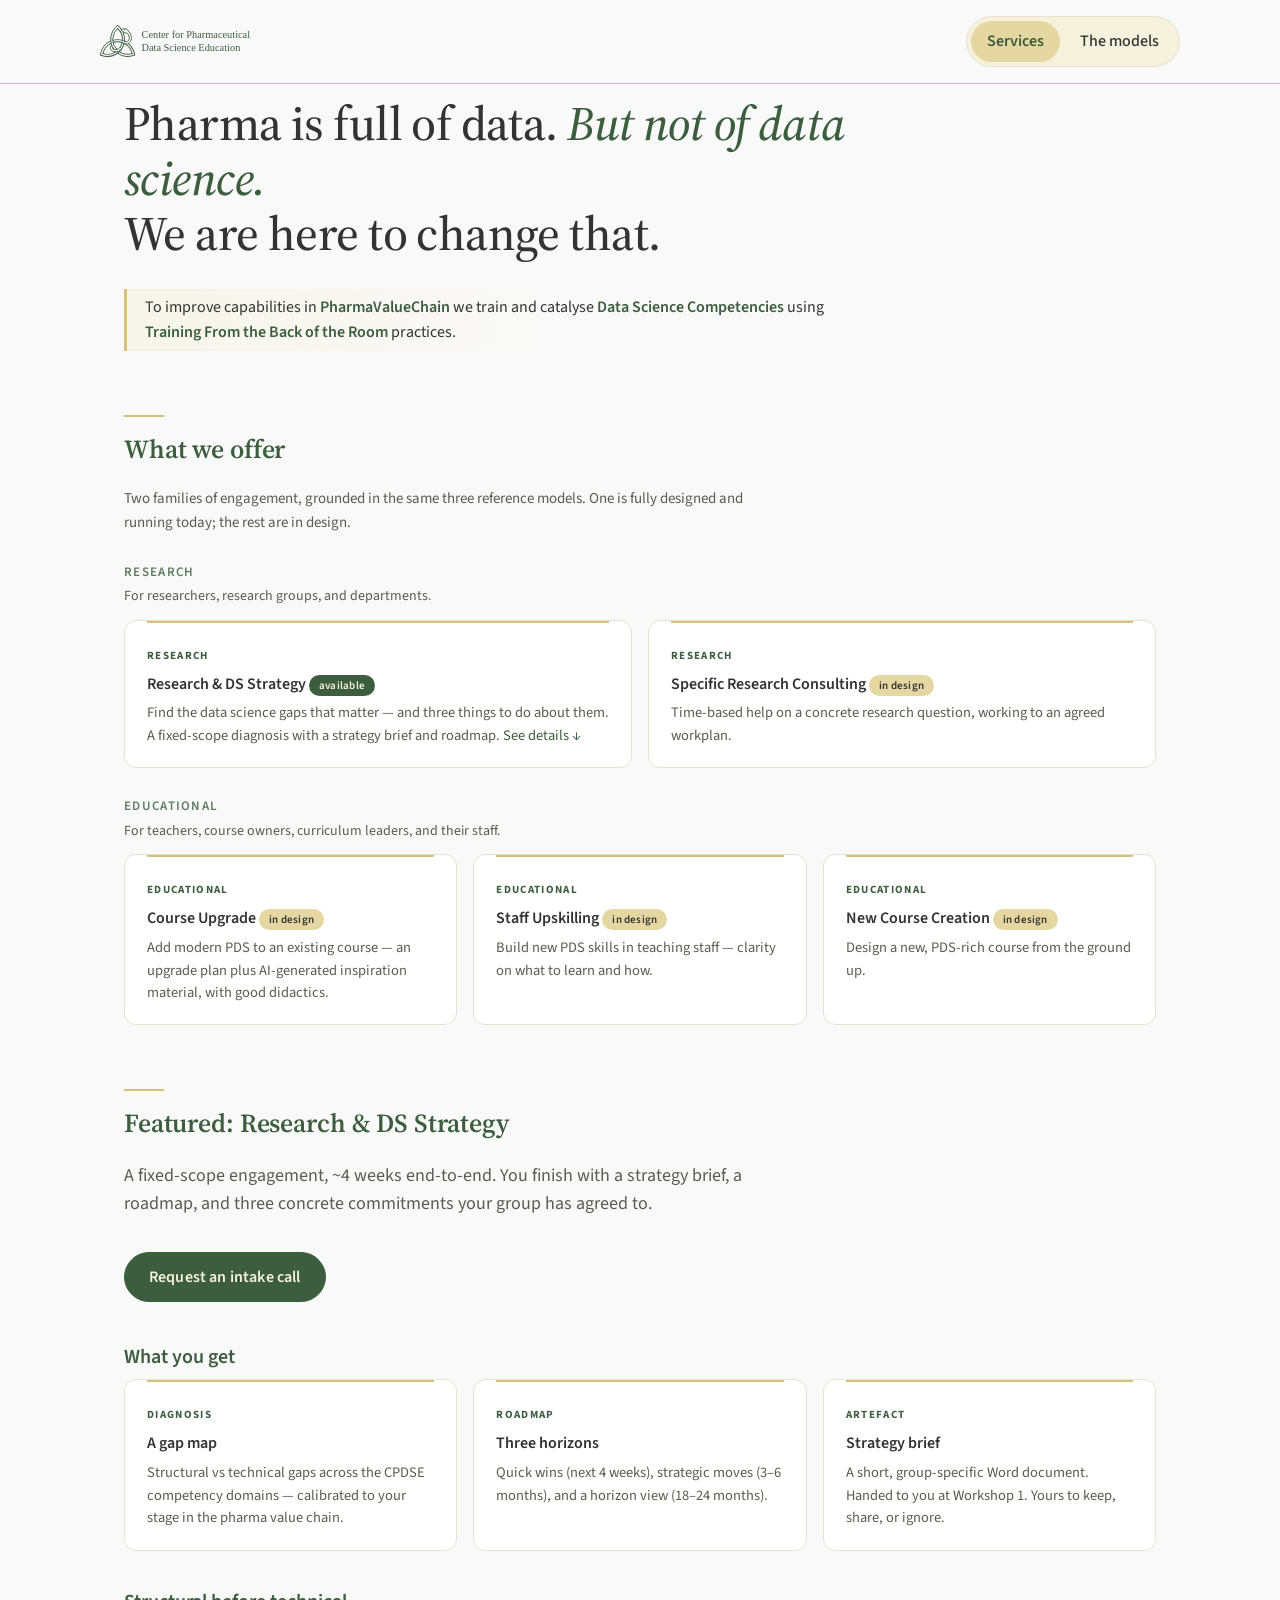
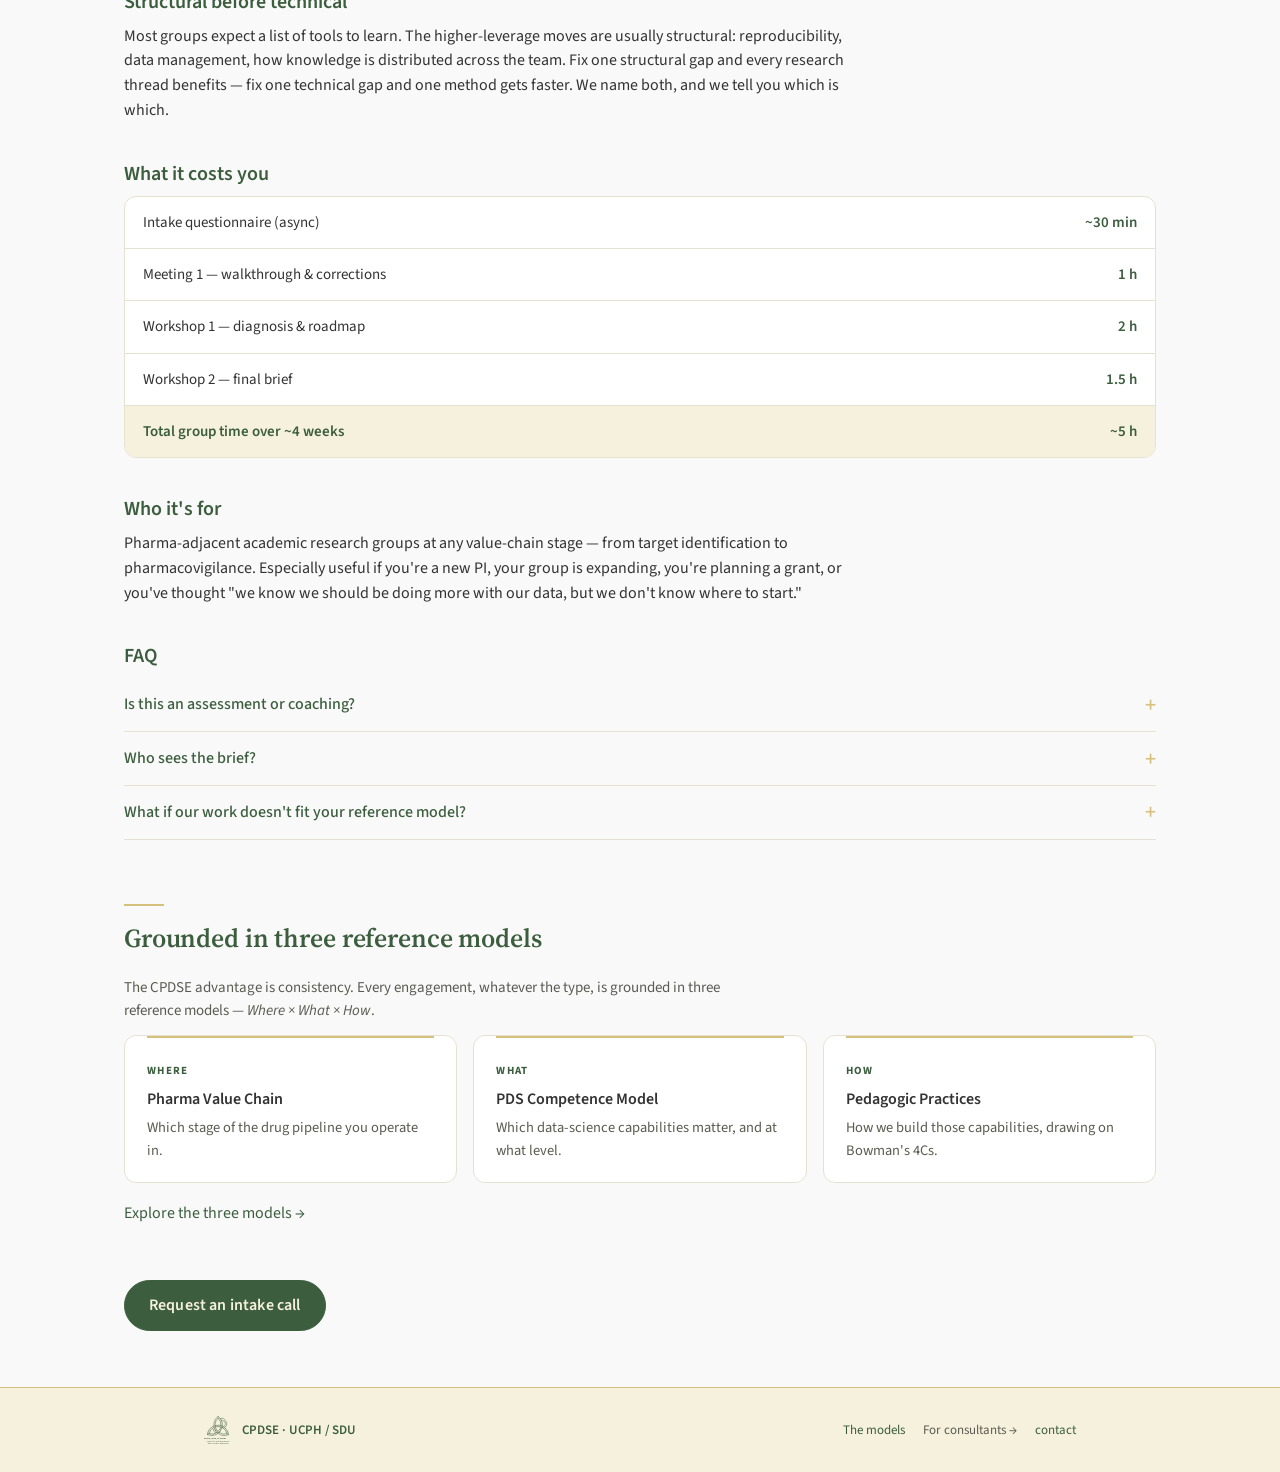
==== commit 2c1f3f07: "PVC model v0.5-v0.8 plus controlled vocab as system of record Pharma Value Chain Model evolution: - " ====
--- a/site/index.html
+++ b/site/index.html
@@ -113,7 +113,7 @@
   </ul>
 
   <h3 style="margin-top:36px; font-size:20px; color:var(--forest);">Who it's for</h3>
-  <p style="max-width:720px;">Pharma-adjacent academic research groups at any value-chain stage — from target identification to pharmacoepidemiology. Especially useful if you're a new PI, your group is expanding, you're planning a grant, or you've thought "we know we should be doing more with our data, but we don't know where to start."</p>
+  <p style="max-width:720px;">Pharma-adjacent academic research groups at any value-chain stage — from target identification to pharmacovigilance. Especially useful if you're a new PI, your group is expanding, you're planning a grant, or you've thought "we know we should be doing more with our data, but we don't know where to start."</p>
 
   <h3 style="margin-top:36px; font-size:20px; color:var(--forest);">FAQ</h3>
   <details>
